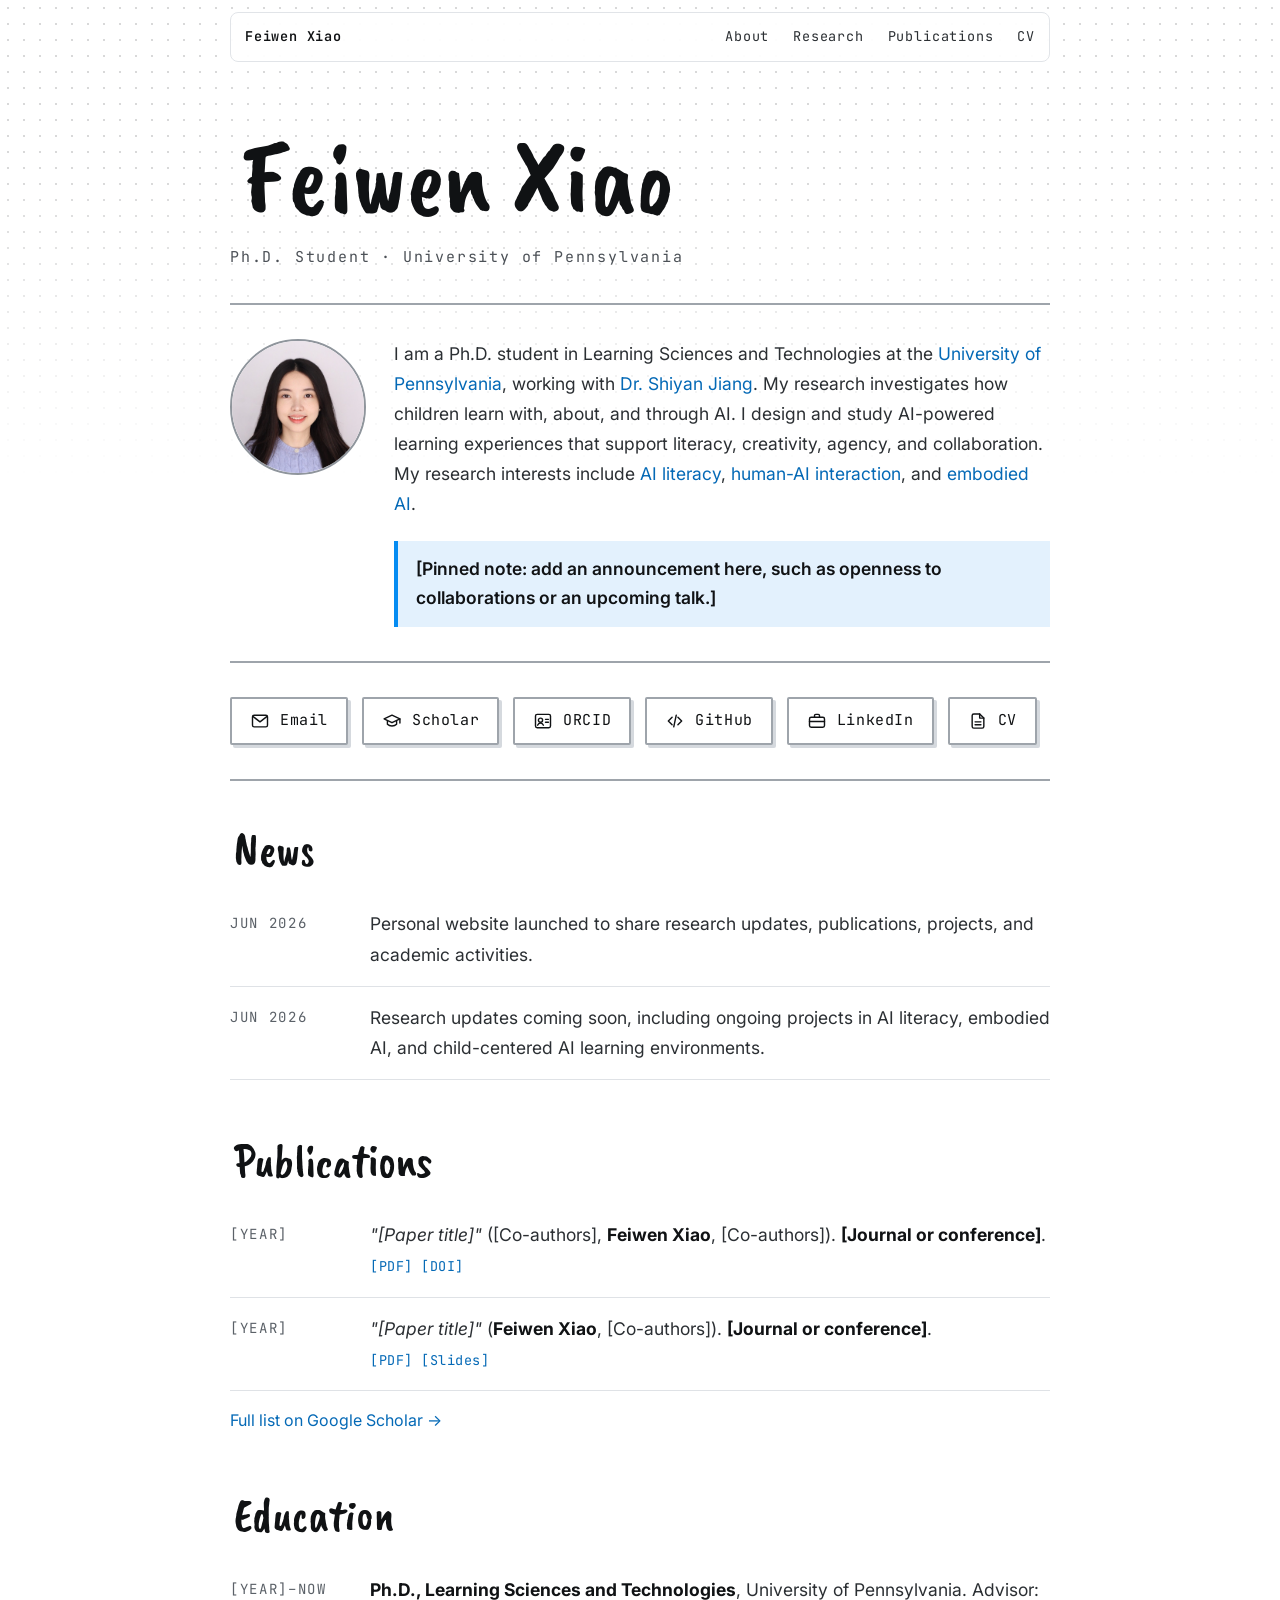
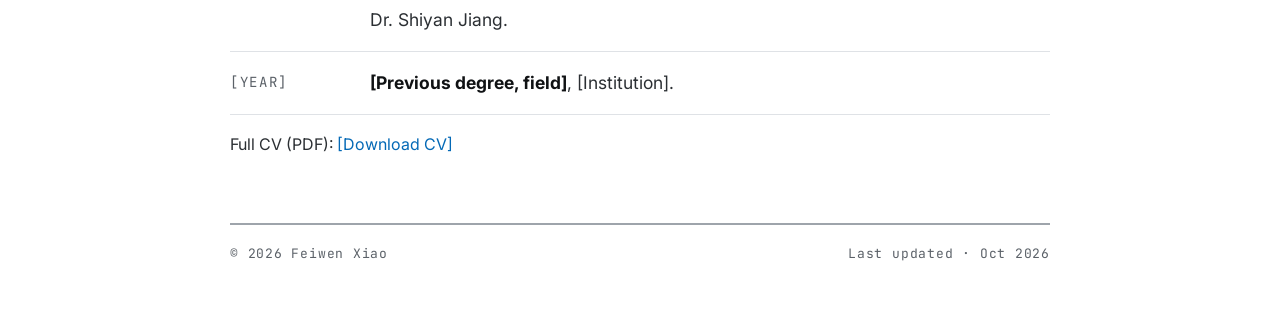
==== index.html @ 01ab5e29 "Add files via upload" ====
<!doctype html>
<html lang="en">
<head>
  <meta charset="utf-8">
  <meta name="viewport" content="width=device-width, initial-scale=1">
  <title>Feiwen Xiao</title>
  <meta name="description" content="Feiwen Xiao, Ph.D. student in Learning Sciences and Technologies at the University of Pennsylvania.">
  <link rel="icon" href="assets/portrait-photo.jpg">
  <link rel="preconnect" href="https://fonts.googleapis.com">
  <link rel="preconnect" href="https://fonts.gstatic.com" crossorigin>
  <link rel="stylesheet" href="https://fonts.googleapis.com/css2?family=Caveat+Brush&amp;family=Inter:wght@400..700&amp;family=JetBrains+Mono:wght@400..600&amp;display=swap">
  <link rel="stylesheet" href="styles.css">
</head>
<body>

  <div class="dots" aria-hidden="true"></div>

  <header class="site-header">
    <div class="bar">
      <a class="brand" href="index.html">Feiwen Xiao</a>
      <nav class="nav" aria-label="Primary">
        <a href="#about">About</a>
        <a href="research.html">Research</a>
        <a href="#publications">Publications</a>
        <a href="#cv">CV</a>
      </nav>
    </div>
  </header>

  <main id="about" class="wrap">

    <div class="zone">
      <h1 class="name">Feiwen Xiao</h1>
      <p class="tagline">Ph.D. Student · University of Pennsylvania</p>
    </div>

    <hr class="rule">

    <section class="intro zone zone-warm" aria-label="About">
      <img class="avatar" src="assets/portrait-photo.jpg" alt="Portrait of Feiwen Xiao" width="136" height="136">
      <div class="bio">
        <!-- TODO: replace "#" with Dr. Shiyan Jiang's page -->
        <p>I am a Ph.D. student in Learning Sciences and Technologies at the <a class="link" href="https://www.upenn.edu/">University of Pennsylvania</a>, working with <a class="link" href="#">Dr. Shiyan Jiang</a>. My research investigates how children learn with, about, and through AI. I design and study AI-powered learning experiences that support literacy, creativity, agency, and collaboration. My research interests include <a class="link" href="research.html">AI literacy</a>, <a class="link" href="research.html">human-AI interaction</a>, and <a class="link" href="research.html">embodied AI</a>.</p>

        <!-- Pinned note: replace the text, or delete this whole <div> if you do not need it -->
        <div class="note" role="note">[Pinned note: add an announcement here, such as openness to collaborations or an upcoming talk.]</div>
      </div>
    </section>

    <hr class="rule">

    <nav class="buttons zone" aria-label="Profile links">
      <a class="btn" href="mailto:feiwenx@upenn.edu"><svg viewBox="0 0 24 24" fill="none" stroke="currentColor" stroke-width="1.7" stroke-linecap="round" stroke-linejoin="round" aria-hidden="true"><rect x="3" y="5" width="18" height="14" rx="2"></rect><path d="M3.5 6.5l8.5 6.5 8.5-6.5"></path></svg>Email</a>
      <a class="btn" href="https://scholar.google.com/citations?user=lo0K_msAAAAJ&amp;hl=en"><svg viewBox="0 0 24 24" fill="none" stroke="currentColor" stroke-width="1.7" stroke-linecap="round" stroke-linejoin="round" aria-hidden="true"><path d="M2.5 9.5L12 5l9.5 4.5L12 14z"></path><path d="M6.5 11.5v4.5c1.5 1.5 3.5 2 5.5 2s4-.5 5.5-2v-4.5"></path><path d="M21.5 9.5v5"></path></svg>Scholar</a>
      <a class="btn" href="https://orcid.org/0000-0002-7284-9527"><svg viewBox="0 0 24 24" fill="none" stroke="currentColor" stroke-width="1.7" stroke-linecap="round" stroke-linejoin="round" aria-hidden="true"><rect x="3" y="4" width="18" height="16" rx="2"></rect><circle cx="9" cy="11" r="2.5"></circle><path d="M5.5 17c.8-1.8 2-2.6 3.5-2.6s2.7.8 3.5 2.6"></path><path d="M15 10h3.5M15 13.5h3.5"></path></svg>ORCID</a>
      <a class="btn" href="https://github.com/feiwenx"><svg viewBox="0 0 24 24" fill="none" stroke="currentColor" stroke-width="1.7" stroke-linecap="round" stroke-linejoin="round" aria-hidden="true"><path d="M8.5 7.5L4 12l4.5 4.5"></path><path d="M15.5 7.5L20 12l-4.5 4.5"></path><path d="M13.5 5l-3 14"></path></svg>GitHub</a>
      <!-- TODO: replace with Feiwen's LinkedIn profile URL -->
      <a class="btn" href="https://www.linkedin.com/"><svg viewBox="0 0 24 24" fill="none" stroke="currentColor" stroke-width="1.7" stroke-linecap="round" stroke-linejoin="round" aria-hidden="true"><rect x="3" y="7.5" width="18" height="12" rx="2"></rect><path d="M9 7.5V5.5a1.5 1.5 0 0 1 1.5-1.5h3A1.5 1.5 0 0 1 15 5.5v2"></path><path d="M3 12.5h18"></path></svg>LinkedIn</a>
      <!-- TODO: put the CV in assets/ and change "#" to assets/cv.pdf -->
      <a class="btn" href="#"><svg viewBox="0 0 24 24" fill="none" stroke="currentColor" stroke-width="1.7" stroke-linecap="round" stroke-linejoin="round" aria-hidden="true"><path d="M14 3.5H7a2 2 0 0 0-2 2v13a2 2 0 0 0 2 2h10a2 2 0 0 0 2-2V8.5z"></path><path d="M14 3.5v5h5"></path><path d="M8.5 13h7M8.5 16.5h7"></path></svg>CV</a>
    </nav>

    <hr class="rule rule-before-sections">

    <!-- News: copy one <li>...</li> block to add an item. Newest first. -->
    <section id="news" class="zone zone-right" aria-labelledby="news-title">
      <h2 id="news-title" class="section-title">News</h2>
      <ul class="rows">
        <li>
          <time class="when" datetime="2026-06">Jun 2026</time>
          <p>Personal website launched to share research updates, publications, projects, and academic activities.</p>
        </li>
        <li>
          <time class="when" datetime="2026-06">Jun 2026</time>
          <p>Research updates coming soon, including ongoing projects in AI literacy, embodied AI, and child-centered AI learning environments.</p>
        </li>
      </ul>
    </section>

    <!-- Publications: replace the [brackets]. Copy one <li>...</li> block per paper. -->
    <section id="publications" class="section zone" aria-labelledby="pubs-title">
      <h2 id="pubs-title" class="section-title">Publications</h2>
      <ul class="rows">
        <li>
          <span class="when">[Year]</span>
          <p><em>"[Paper title]"</em> ([Co-authors], <strong>Feiwen Xiao</strong>, [Co-authors]). <strong>[Journal or conference]</strong>. <span class="mono-links">[<a class="link" href="#">PDF</a>] [<a class="link" href="#">DOI</a>]</span></p>
        </li>
        <li>
          <span class="when">[Year]</span>
          <p><em>"[Paper title]"</em> (<strong>Feiwen Xiao</strong>, [Co-authors]). <strong>[Journal or conference]</strong>. <span class="mono-links">[<a class="link" href="#">PDF</a>] [<a class="link" href="#">Slides</a>]</span></p>
        </li>
      </ul>
      <p class="after-list"><a class="link" href="https://scholar.google.com/citations?user=lo0K_msAAAAJ&amp;hl=en">Full list on Google Scholar →</a></p>
    </section>

    <section id="education" class="section zone zone-right" aria-labelledby="edu-title">
      <h2 id="edu-title" class="section-title">Education</h2>
      <ul class="rows">
        <li>
          <span class="when">[Year]–Now</span>
          <p><strong>Ph.D., Learning Sciences and Technologies</strong>, University of Pennsylvania. Advisor: Dr. Shiyan Jiang.</p>
        </li>
        <li>
          <span class="when">[Year]</span>
          <p><strong>[Previous degree, field]</strong>, [Institution].</p>
        </li>
      </ul>
      <!-- TODO: put the CV in assets/ and change "#" to assets/cv.pdf -->
      <p id="cv" class="after-list">Full CV (PDF): <a class="link" href="#">[Download CV]</a></p>
    </section>

    <footer class="site-footer">
      <span>© 2026 Feiwen Xiao</span>
      <span>Last updated · Oct 2026</span>
    </footer>
  </main>

</body>
</html>
---- styles.css ----
/* Feiwen Xiao · shared styles for index.html and research.html
   Colors and fonts are set once here in :root. Change a value and both pages update. */

:root {
  --accent: #058cf2;          /* sky blue: underlines, pinned-note bar, hover */
  --accent-text: #0469b6;     /* darker blue for text links, readable on white */
  --accent-soft: #cfe6fb;     /* soft blue shadow when the top bar is hovered */
  --accent-shadow: #b6dcfb;   /* blue shadow when a square box is hovered */
  --ink: #101214;             /* names and headings */
  --text: #2b2f33;            /* body text */
  --mono-text: #4c5157;       /* monospace tagline */
  --muted: #5b6168;           /* dates, captions, placeholders */
  --rule: #9ea4ab;            /* thick rules and box borders */
  --line: #dfe2e6;            /* thin separators between list rows */
  --shadow: #d5d9de;          /* hard shadow under square boxes */
  --paper: #ffffff;           /* page background */
  --glow-blue: rgba(0, 153, 253, 0.09);  /* hover glow, blue */
  --glow-warm: rgba(255, 212, 59, 0.17); /* hover glow, warm yellow (About block) */
  --band: #e6f3fe;            /* research page banner */
  --callout-bg: #e3f1fd;      /* pinned note background (yellow version: #fcecab) */
  --callout-border: #058cf2;  /* pinned note left bar (yellow version: #e2bd3c) */

  --font-hand: 'Caveat Brush', 'Segoe Script', cursive;
  --font-mono: 'JetBrains Mono', ui-monospace, Menlo, Consolas, monospace;
  --font-sans: Inter, -apple-system, BlinkMacSystemFont, 'Segoe UI', sans-serif;
}

* { box-sizing: border-box; }

html {
  scroll-behavior: smooth;
  scroll-padding-top: 84px; /* keeps section titles visible below the sticky bar */
}

body {
  margin: 0;
  min-width: 320px;
  overflow-x: clip;
  color: var(--text);
  font-family: var(--font-sans);
  font-size: 17.5px;
  line-height: 1.72;
  position: relative;
  background: var(--paper);
}

a { color: inherit; text-decoration: none; }
img { max-width: 100%; }

.link { color: var(--accent-text); }
.link:hover,
.link:focus-visible {
  text-decoration: underline;
  text-decoration-thickness: 1px;
  text-underline-offset: 3px;
}

/* ---------- Background: faint dot field along the top, fading out ----------
   To remove it, delete <div class="dots"> from index.html and research.html. */

.dots {
  position: absolute;
  top: 0;
  left: 0;
  right: 0;
  height: 480px;
  z-index: 0;
  pointer-events: none;
  background-image: radial-gradient(rgba(16, 18, 20, 0.16) 1px, transparent 1.4px);
  background-size: 16px 16px;
  -webkit-mask-image: linear-gradient(to bottom, #000 0%, #000 36%, transparent 100%);
  mask-image: linear-gradient(to bottom, #000 0%, #000 36%, transparent 100%);
}

/* ---------- Hover glow ----------
   Blocks with class="zone" fade in a very light color from the window edge on hover.
   zone = blue from the left, zone-right = blue from the right, zone-warm = warm yellow from the right.
   To turn the effect off, delete the ".zone:hover::before" rule below. */

.zone {
  position: relative;
  isolation: isolate;
}

.zone::before {
  content: "";
  position: absolute;
  inset: -44px calc(50% - 50vw);
  z-index: -1;
  pointer-events: none;
  opacity: 0;
  transition: opacity 0.3s ease;
  background: radial-gradient(farthest-side at 0% 50%, var(--glow-blue), transparent 100%);
}

.zone-right::before {
  background: radial-gradient(farthest-side at 100% 50%, var(--glow-blue), transparent 100%);
}

.zone-warm::before {
  background: radial-gradient(farthest-side at 100% 50%, var(--glow-warm), transparent 100%);
}

.zone:hover::before { opacity: 1; }

/* ---------- Top bar ---------- */

.site-header {
  position: sticky;
  top: 0;
  z-index: 20;
  padding: 12px clamp(8px, 2vw, 24px) 0;
}

.bar {
  max-width: 820px;
  margin: 0 auto;
  padding: 2px 14px;
  display: flex;
  flex-wrap: wrap;
  align-items: center;
  justify-content: space-between;
  gap: 0 24px;
  font-family: var(--font-mono);
  font-size: 13.5px;
  letter-spacing: 0.06em;
  background: rgba(255, 255, 255, 0.94);
  border: 1.5px solid #e1e4e8;
  border-radius: 8px;
  transition: border-color 0.2s ease, box-shadow 0.2s ease, transform 0.2s ease;
}

.bar:hover,
.bar:focus-within {
  border-color: #8f959c;
  box-shadow: 4px 4px 0 var(--accent-soft);
  transform: translate(-2px, -2px);
}

.brand,
.nav a {
  display: inline-flex;
  align-items: center;
  min-height: 44px;
}

.brand {
  font-weight: 600;
  color: var(--ink);
}

.nav {
  display: flex;
  flex-wrap: wrap;
  gap: 0 clamp(12px, 2vw, 24px);
}

.nav a:hover,
.nav a:focus-visible,
.nav a[aria-current="page"] {
  text-decoration: underline;
  text-decoration-color: var(--accent);
  text-decoration-thickness: 2px;
  text-underline-offset: 6px;
}

.nav a[aria-current="page"] {
  font-weight: 600;
  color: var(--ink);
}

/* ---------- Page column ---------- */

.wrap {
  position: relative;
  z-index: 1;
  max-width: 900px;
  margin: 0 auto;
  padding: clamp(36px, 5vw, 64px) clamp(16px, 4vw, 40px) 0;
}

.name {
  margin: 0;
  padding-left: 10px;
  font-family: var(--font-hand);
  font-size: clamp(64px, 9vw, 104px);
  font-weight: 400;
  line-height: 1;
  color: var(--ink);
}

.tagline {
  margin: 16px 0 0;
  font-family: var(--font-mono);
  font-size: 15px;
  line-height: 1.5;
  letter-spacing: 0.12em;
  color: var(--mono-text);
}

.rule {
  margin: 34px 0;
  border: 0;
  border-top: 2px solid var(--rule);
}

.rule-before-sections { margin-bottom: 44px; }

/* ---------- Intro (photo, bio, pinned note) ---------- */

.intro {
  display: flex;
  flex-wrap: wrap;
  align-items: flex-start;
  gap: 24px 28px;
}

.avatar {
  flex: 0 0 auto;
  display: block;
  width: 136px;
  height: 136px;
  border-radius: 50%;
  border: 2.5px solid #8f959c;
  object-fit: cover;
  object-position: 50% 26%;
}

.bio {
  flex: 1 1 360px;
  min-width: 0;
}

.bio p { margin: 0; }

.note {
  margin: 22px 0 0;
  padding: 14px 18px;
  border-left: 4px solid var(--callout-border);
  background: var(--callout-bg);
  font-weight: 600;
  line-height: 1.65;
  color: var(--ink);
}

/* ---------- Square buttons and boxes ---------- */

.buttons {
  display: flex;
  flex-wrap: wrap;
  gap: 14px;
  font-family: var(--font-mono);
  font-size: 15px;
  letter-spacing: 0.04em;
  color: var(--ink);
}

.btn {
  display: inline-flex;
  align-items: center;
  gap: 10px;
  min-height: 48px;
  padding: 0 18px;
  background: #ffffff;
  border: 2px solid var(--rule);
  border-radius: 2px;
  box-shadow: 3px 3px 0 var(--shadow);
}

.btn svg {
  width: 20px;
  height: 20px;
  flex: 0 0 auto;
}

.btn,
.thumb {
  transition: transform 0.15s ease, box-shadow 0.15s ease, border-color 0.15s ease;
}

.btn:hover,
.btn:focus-visible,
.thumb:hover {
  transform: translate(-2px, -2px);
  box-shadow: 5px 5px 0 var(--accent-shadow);
  border-color: var(--accent);
}

/* ---------- Sections with dated rows (News, Publications, Education) ---------- */

.section { margin-top: 56px; }

.section-title {
  margin: 0 0 18px;
  padding-left: 4px;
  font-family: var(--font-hand);
  font-size: 46px;
  font-weight: 400;
  line-height: 1.1;
  color: var(--ink);
}

.rows {
  margin: 0;
  padding: 0;
  list-style: none;
}

.rows li {
  display: flex;
  flex-wrap: wrap;
  gap: 2px 28px;
  padding: 16px 0;
  border-bottom: 1px solid var(--line);
}

.rows .when {
  flex: 0 0 112px;
  padding-top: 3px;
  font-family: var(--font-mono);
  font-size: 14px;
  line-height: 1.6;
  letter-spacing: 0.12em;
  text-transform: uppercase;
  color: var(--muted);
}

.rows p {
  flex: 1 1 400px;
  min-width: 0;
  margin: 0;
}

.rows strong {
  font-weight: 700;
  color: var(--ink);
}

.mono-links {
  font-family: var(--font-mono);
  font-size: 13.5px;
  letter-spacing: 0.04em;
  white-space: nowrap;
  color: var(--accent-text);
}

.after-list {
  margin: 16px 0 0;
  font-size: 16px;
}

/* ---------- Footer ---------- */

.site-footer {
  display: flex;
  flex-wrap: wrap;
  justify-content: space-between;
  gap: 6px 20px;
  margin-top: 64px;
  padding: 18px 0 44px;
  border-top: 2px solid var(--rule);
  font-family: var(--font-mono);
  font-size: 13px;
  letter-spacing: 0.06em;
  color: var(--muted);
}

/* ---------- Research page ---------- */

.banner {
  padding: clamp(26px, 4vw, 42px) clamp(20px, 4vw, 40px) clamp(28px, 4vw, 42px);
  background: var(--band);
  border: 2px solid var(--rule);
  border-radius: 2px;
  box-shadow: 4px 4px 0 var(--shadow);
}

.banner h1 {
  margin: 0;
  font-family: var(--font-hand);
  font-size: clamp(60px, 8vw, 96px);
  font-weight: 400;
  line-height: 1;
  color: var(--ink);
}

.banner .tagline {
  margin-top: 14px;
  font-size: 14.5px;
  line-height: 1.6;
  letter-spacing: 0.1em;
}

.banner .lead {
  max-width: 690px;
  margin: 18px 0 0;
  font-size: 18.5px;
  line-height: 1.65;
}

.projects-title { margin: 52px 0 6px; }

.project {
  display: flex;
  flex-wrap: wrap;
  align-items: center;
  gap: 24px 36px;
  padding: 30px 0;
  border-bottom: 1px solid var(--line);
}

.project.first { padding-top: 26px; }

/* Puts the picture on the right. Alternate rows use this class. */
.project.reverse { flex-direction: row-reverse; }
.project.reverse .thumb { margin-right: auto; }

.thumb {
  position: relative;
  flex: 1 1 300px;
  max-width: 340px;
  min-width: 0;
  aspect-ratio: 4 / 3;
  overflow: hidden;
  background: #ffffff;
  border: 2px solid var(--rule);
  border-radius: 2px;
  box-shadow: 3px 3px 0 var(--shadow);
}

.thumb img {
  position: absolute;
  inset: 0;
  display: block;
  width: 100%;
  height: 100%;
  object-fit: cover;
}

.project-body {
  flex: 999 1 380px;
  min-width: 0;
}

.project-body h3 {
  margin: 0 0 8px;
  font-family: var(--font-hand);
  font-size: 38px;
  font-weight: 400;
  line-height: 1.1;
  color: var(--ink);
}

.project-body p { margin: 0 0 8px; }

.project-body .todo {
  margin: 0;
  color: var(--muted);
}

.project-body .mono-links {
  display: block;
  margin-top: 12px;
}

@media (prefers-reduced-motion: reduce) {
  html { scroll-behavior: auto; }
  .bar,
  .btn,
  .thumb,
  .zone::before { transition: none; }
  .bar:hover,
  .bar:focus-within,
  .btn:hover,
  .btn:focus-visible,
  .thumb:hover { transform: none; }
}
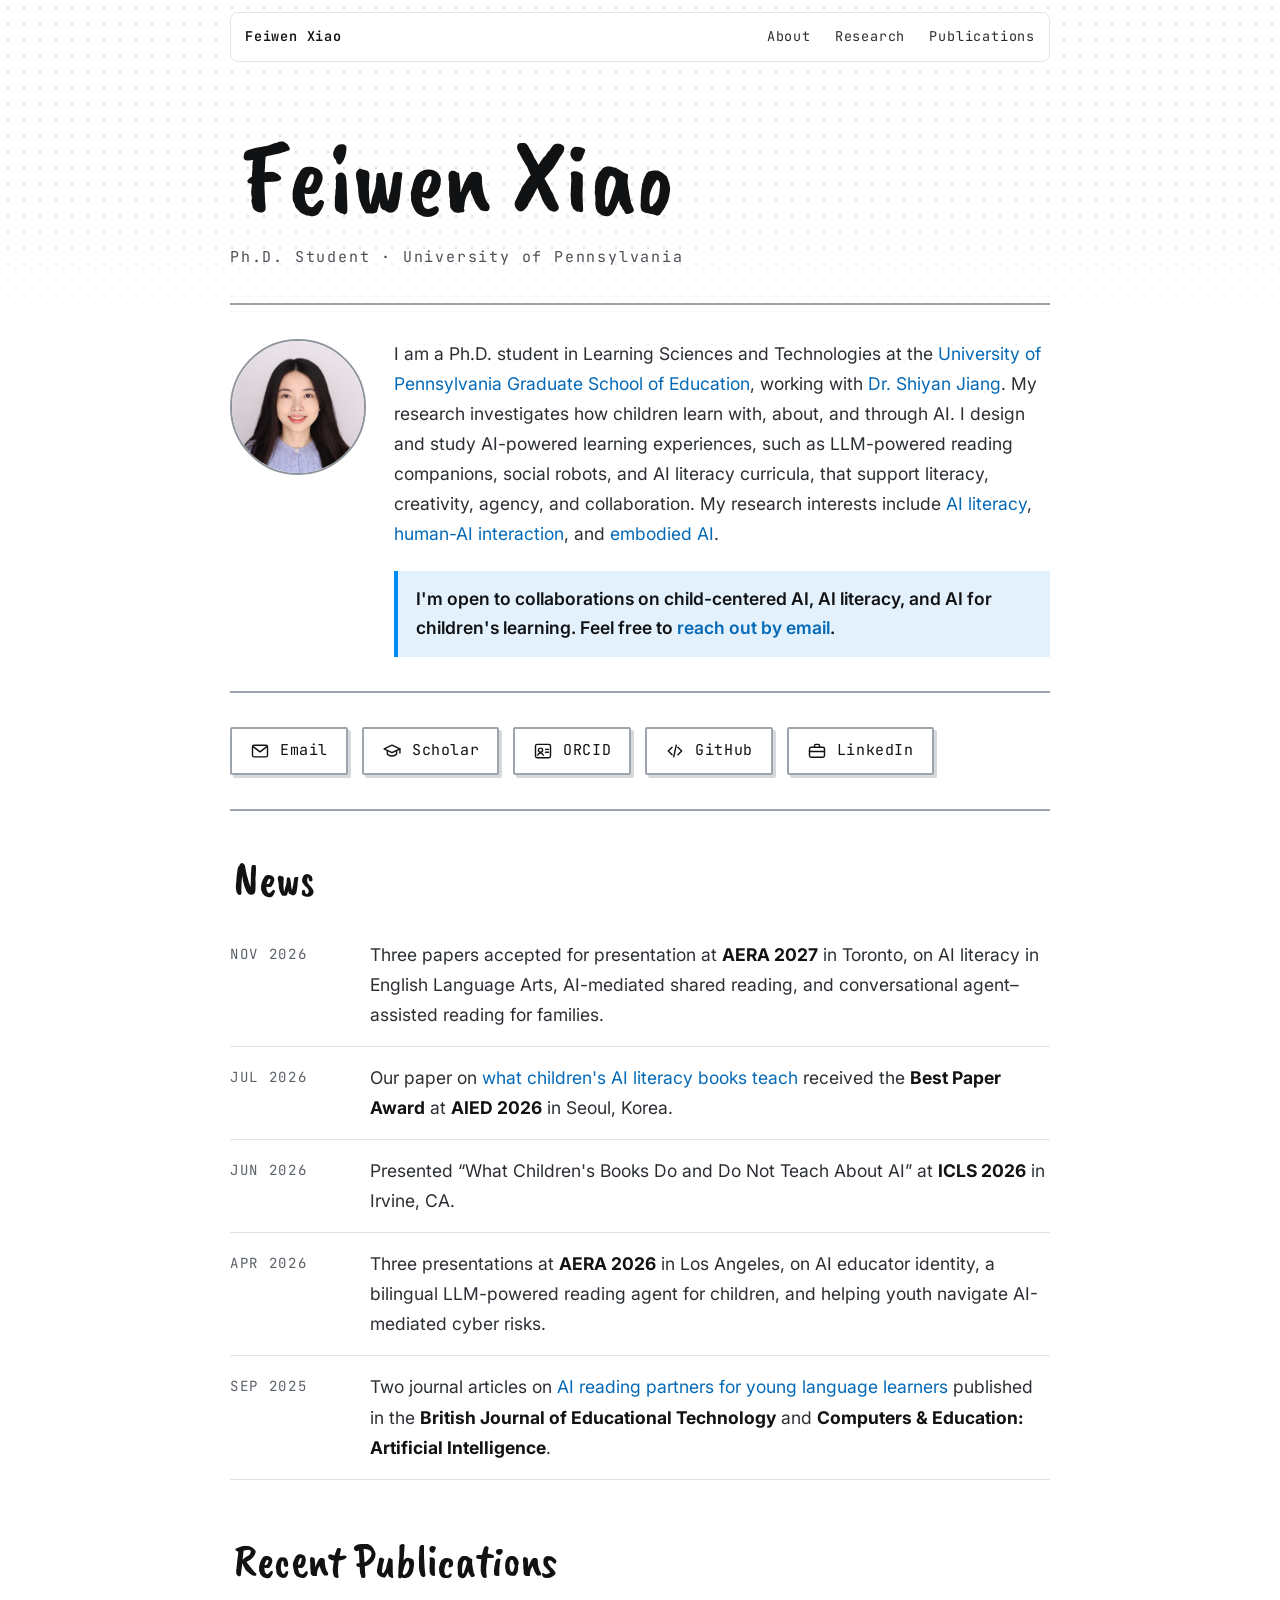
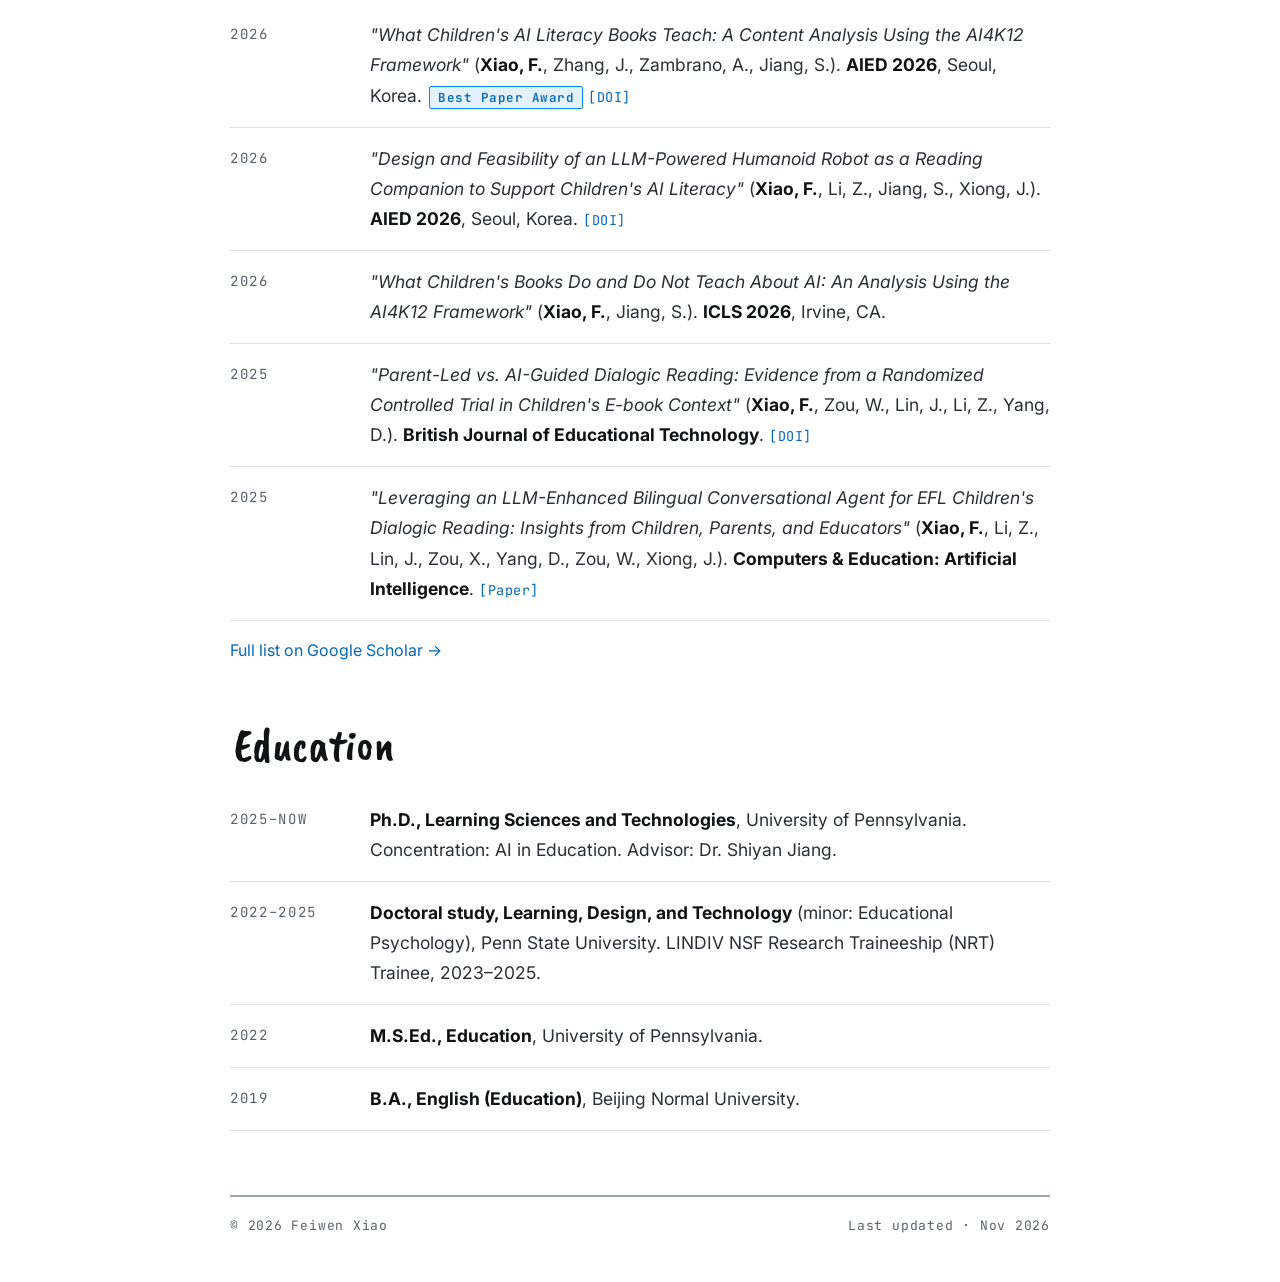
==== commit 0b2d7f36: "Add files via upload update website; fill in with content" ====
--- a/index.html
+++ b/index.html
@@ -4,7 +4,7 @@
   <meta charset="utf-8">
   <meta name="viewport" content="width=device-width, initial-scale=1">
   <title>Feiwen Xiao</title>
-  <meta name="description" content="Feiwen Xiao, Ph.D. student in Learning Sciences and Technologies at the University of Pennsylvania.">
+  <meta name="description" content="Feiwen Xiao, Ph.D. student in Learning Sciences and Technologies at the University of Pennsylvania, studying children's AI literacy, human-AI interaction, and embodied AI.">
   <link rel="icon" href="assets/portrait-photo.jpg">
   <link rel="preconnect" href="https://fonts.googleapis.com">
   <link rel="preconnect" href="https://fonts.gstatic.com" crossorigin>
@@ -22,7 +22,6 @@
         <a href="#about">About</a>
         <a href="research.html">Research</a>
         <a href="#publications">Publications</a>
-        <a href="#cv">CV</a>
       </nav>
     </div>
   </header>
@@ -39,11 +38,10 @@
     <section class="intro zone zone-warm" aria-label="About">
       <img class="avatar" src="assets/portrait-photo.jpg" alt="Portrait of Feiwen Xiao" width="136" height="136">
       <div class="bio">
-        <!-- TODO: replace "#" with Dr. Shiyan Jiang's page -->
-        <p>I am a Ph.D. student in Learning Sciences and Technologies at the <a class="link" href="https://www.upenn.edu/">University of Pennsylvania</a>, working with <a class="link" href="#">Dr. Shiyan Jiang</a>. My research investigates how children learn with, about, and through AI. I design and study AI-powered learning experiences that support literacy, creativity, agency, and collaboration. My research interests include <a class="link" href="research.html">AI literacy</a>, <a class="link" href="research.html">human-AI interaction</a>, and <a class="link" href="research.html">embodied AI</a>.</p>
+        <p>I am a Ph.D. student in Learning Sciences and Technologies at the <a class="link" href="https://www.gse.upenn.edu/">University of Pennsylvania Graduate School of Education</a>, working with <a class="link" href="https://www.gse.upenn.edu/faculty/shiyan-jiang">Dr. Shiyan Jiang</a>. My research investigates how children learn with, about, and through AI. I design and study AI-powered learning experiences, such as LLM-powered reading companions, social robots, and AI literacy curricula, that support literacy, creativity, agency, and collaboration. My research interests include <a class="link" href="projects/elementary-ai-literacy.html">AI literacy</a>, <a class="link" href="projects/ai-reading-partners.html">human-AI interaction</a>, and <a class="link" href="projects/robot-learning-companions.html">embodied AI</a>.</p>
 
         <!-- Pinned note: replace the text, or delete this whole <div> if you do not need it -->
-        <div class="note" role="note">[Pinned note: add an announcement here, such as openness to collaborations or an upcoming talk.]</div>
+        <div class="note" role="note">I'm open to collaborations on child-centered AI, AI literacy, and AI for children's learning. Feel free to <a class="link" href="mailto:feiwenx@upenn.edu">reach out by email</a>.</div>
       </div>
     </section>
 
@@ -56,38 +54,60 @@
       <a class="btn" href="https://github.com/feiwenx"><svg viewBox="0 0 24 24" fill="none" stroke="currentColor" stroke-width="1.7" stroke-linecap="round" stroke-linejoin="round" aria-hidden="true"><path d="M8.5 7.5L4 12l4.5 4.5"></path><path d="M15.5 7.5L20 12l-4.5 4.5"></path><path d="M13.5 5l-3 14"></path></svg>GitHub</a>
       <!-- TODO: replace with Feiwen's LinkedIn profile URL -->
       <a class="btn" href="https://www.linkedin.com/"><svg viewBox="0 0 24 24" fill="none" stroke="currentColor" stroke-width="1.7" stroke-linecap="round" stroke-linejoin="round" aria-hidden="true"><rect x="3" y="7.5" width="18" height="12" rx="2"></rect><path d="M9 7.5V5.5a1.5 1.5 0 0 1 1.5-1.5h3A1.5 1.5 0 0 1 15 5.5v2"></path><path d="M3 12.5h18"></path></svg>LinkedIn</a>
-      <!-- TODO: put the CV in assets/ and change "#" to assets/cv.pdf -->
-      <a class="btn" href="#"><svg viewBox="0 0 24 24" fill="none" stroke="currentColor" stroke-width="1.7" stroke-linecap="round" stroke-linejoin="round" aria-hidden="true"><path d="M14 3.5H7a2 2 0 0 0-2 2v13a2 2 0 0 0 2 2h10a2 2 0 0 0 2-2V8.5z"></path><path d="M14 3.5v5h5"></path><path d="M8.5 13h7M8.5 16.5h7"></path></svg>CV</a>
     </nav>
 
     <hr class="rule rule-before-sections">
 
-    <!-- News: copy one <li>...</li> block to add an item. Newest first. -->
+    <!-- News: keep about 5 items. Copy one <li>...</li> block to add an item, newest first, and delete the oldest. -->
     <section id="news" class="zone zone-right" aria-labelledby="news-title">
       <h2 id="news-title" class="section-title">News</h2>
       <ul class="rows">
         <li>
-          <time class="when" datetime="2026-06">Jun 2026</time>
-          <p>Personal website launched to share research updates, publications, projects, and academic activities.</p>
+          <time class="when" datetime="2026-11">Nov 2026</time>
+          <p>Three papers accepted for presentation at <strong>AERA 2027</strong> in Toronto, on AI literacy in English Language Arts, AI-mediated shared reading, and conversational agent–assisted reading for families.</p>
+        </li>
+        <li>
+          <time class="when" datetime="2026-07">Jul 2026</time>
+          <p>Our paper on <a class="link" href="projects/ai-literacy-books.html">what children's AI literacy books teach</a> received the <strong>Best Paper Award</strong> at <strong>AIED 2026</strong> in Seoul, Korea.</p>
         </li>
         <li>
           <time class="when" datetime="2026-06">Jun 2026</time>
-          <p>Research updates coming soon, including ongoing projects in AI literacy, embodied AI, and child-centered AI learning environments.</p>
+          <p>Presented “What Children's Books Do and Do Not Teach About AI” at <strong>ICLS 2026</strong> in Irvine, CA.</p>
+        </li>
+        <li>
+          <time class="when" datetime="2026-04">Apr 2026</time>
+          <p>Three presentations at <strong>AERA 2026</strong> in Los Angeles, on AI educator identity, a bilingual LLM-powered reading agent for children, and helping youth navigate AI-mediated cyber risks.</p>
+        </li>
+        <li>
+          <time class="when" datetime="2025-09">Sep 2025</time>
+          <p>Two journal articles on <a class="link" href="projects/ai-reading-partners.html">AI reading partners for young language learners</a> published in the <strong>British Journal of Educational Technology</strong> and <strong>Computers &amp; Education: Artificial Intelligence</strong>.</p>
         </li>
       </ul>
     </section>
 
-    <!-- Publications: replace the [brackets]. Copy one <li>...</li> block per paper. -->
+    <!-- Recent publications: keep 4-5 papers, newest first. Copy one <li>...</li> block per paper. -->
     <section id="publications" class="section zone" aria-labelledby="pubs-title">
-      <h2 id="pubs-title" class="section-title">Publications</h2>
+      <h2 id="pubs-title" class="section-title">Recent Publications</h2>
       <ul class="rows">
         <li>
-          <span class="when">[Year]</span>
-          <p><em>"[Paper title]"</em> ([Co-authors], <strong>Feiwen Xiao</strong>, [Co-authors]). <strong>[Journal or conference]</strong>. <span class="mono-links">[<a class="link" href="#">PDF</a>] [<a class="link" href="#">DOI</a>]</span></p>
+          <span class="when">2026</span>
+          <p><em>"What Children's AI Literacy Books Teach: A Content Analysis Using the AI4K12 Framework"</em> (<strong>Xiao, F.</strong>, Zhang, J., Zambrano, A., Jiang, S.). <strong>AIED 2026</strong>, Seoul, Korea. <span class="badge">Best Paper Award</span> <span class="mono-links">[<a class="link" href="https://doi.org/10.1007/978-3-032-29773-0_17">DOI</a>]</span></p>
         </li>
         <li>
-          <span class="when">[Year]</span>
-          <p><em>"[Paper title]"</em> (<strong>Feiwen Xiao</strong>, [Co-authors]). <strong>[Journal or conference]</strong>. <span class="mono-links">[<a class="link" href="#">PDF</a>] [<a class="link" href="#">Slides</a>]</span></p>
+          <span class="when">2026</span>
+          <p><em>"Design and Feasibility of an LLM-Powered Humanoid Robot as a Reading Companion to Support Children's AI Literacy"</em> (<strong>Xiao, F.</strong>, Li, Z., Jiang, S., Xiong, J.). <strong>AIED 2026</strong>, Seoul, Korea. <span class="mono-links">[<a class="link" href="https://doi.org/10.1007/978-3-032-29788-4_71">DOI</a>]</span></p>
+        </li>
+        <li>
+          <span class="when">2026</span>
+          <p><em>"What Children's Books Do and Do Not Teach About AI: An Analysis Using the AI4K12 Framework"</em> (<strong>Xiao, F.</strong>, Jiang, S.). <strong>ICLS 2026</strong>, Irvine, CA.</p>
+        </li>
+        <li>
+          <span class="when">2025</span>
+          <p><em>"Parent-Led vs. AI-Guided Dialogic Reading: Evidence from a Randomized Controlled Trial in Children's E-book Context"</em> (<strong>Xiao, F.</strong>, Zou, W., Lin, J., Li, Z., Yang, D.). <strong>British Journal of Educational Technology</strong>. <span class="mono-links">[<a class="link" href="https://doi.org/10.1111/bjet.13615">DOI</a>]</span></p>
+        </li>
+        <li>
+          <span class="when">2025</span>
+          <p><em>"Leveraging an LLM-Enhanced Bilingual Conversational Agent for EFL Children's Dialogic Reading: Insights from Children, Parents, and Educators"</em> (<strong>Xiao, F.</strong>, Li, Z., Lin, J., Zou, X., Yang, D., Zou, W., Xiong, J.). <strong>Computers &amp; Education: Artificial Intelligence</strong>. <span class="mono-links">[<a class="link" href="https://www.sciencedirect.com/science/article/pii/S2666920X25001249">Paper</a>]</span></p>
         </li>
       </ul>
       <p class="after-list"><a class="link" href="https://scholar.google.com/citations?user=lo0K_msAAAAJ&amp;hl=en">Full list on Google Scholar →</a></p>
@@ -97,21 +117,27 @@
       <h2 id="edu-title" class="section-title">Education</h2>
       <ul class="rows">
         <li>
-          <span class="when">[Year]–Now</span>
-          <p><strong>Ph.D., Learning Sciences and Technologies</strong>, University of Pennsylvania. Advisor: Dr. Shiyan Jiang.</p>
+          <span class="when">2025–Now</span>
+          <p><strong>Ph.D., Learning Sciences and Technologies</strong>, University of Pennsylvania. Concentration: AI in Education. Advisor: Dr. Shiyan Jiang.</p>
         </li>
         <li>
-          <span class="when">[Year]</span>
-          <p><strong>[Previous degree, field]</strong>, [Institution].</p>
+          <span class="when">2022–2025</span>
+          <p><strong>Doctoral study, Learning, Design, and Technology</strong> (minor: Educational Psychology), Penn State University. LINDIV NSF Research Traineeship (NRT) Trainee, 2023–2025.</p>
+        </li>
+        <li>
+          <span class="when">2022</span>
+          <p><strong>M.S.Ed., Education</strong>, University of Pennsylvania.</p>
+        </li>
+        <li>
+          <span class="when">2019</span>
+          <p><strong>B.A., English (Education)</strong>, Beijing Normal University.</p>
         </li>
       </ul>
-      <!-- TODO: put the CV in assets/ and change "#" to assets/cv.pdf -->
-      <p id="cv" class="after-list">Full CV (PDF): <a class="link" href="#">[Download CV]</a></p>
     </section>
 
     <footer class="site-footer">
       <span>© 2026 Feiwen Xiao</span>
-      <span>Last updated · Oct 2026</span>
+      <span>Last updated · Nov 2026</span>
     </footer>
   </main>
 
--- a/styles.css
+++ b/styles.css
@@ -14,8 +14,8 @@
   --line: #dfe2e6;            /* thin separators between list rows */
   --shadow: #d5d9de;          /* hard shadow under square boxes */
   --paper: #ffffff;           /* page background */
-  --glow-blue: rgba(0, 153, 253, 0.09);  /* hover glow, blue */
-  --glow-warm: rgba(255, 212, 59, 0.17); /* hover glow, warm yellow (About block) */
+  --glow-blue: rgba(0, 153, 253, 0.09);  /* hover glow, blue (zone) */
+  --glow-warm: rgba(255, 212, 59, 0.17); /* hover glow, warm yellow (zone-right and About), alternates with blue */
   --band: #e6f3fe;            /* research page banner */
   --callout-bg: #e3f1fd;      /* pinned note background (yellow version: #fcecab) */
   --callout-border: #058cf2;  /* pinned note left bar (yellow version: #e2bd3c) */
@@ -48,6 +48,7 @@
 img { max-width: 100%; }
 
 .link { color: var(--accent-text); }
+.nowrap { white-space: nowrap; }
 .link:hover,
 .link:focus-visible {
   text-decoration: underline;
@@ -74,7 +75,8 @@
 
 /* ---------- Hover glow ----------
    Blocks with class="zone" fade in a very light color from the window edge on hover.
-   zone = blue from the left, zone-right = blue from the right, zone-warm = warm yellow from the right.
+   zone = blue from the left, zone-right and zone-warm = warm yellow from the right.
+   Alternating blocks use zone / zone-right, so blue and yellow take turns down the page.
    To turn the effect off, delete the ".zone:hover::before" rule below. */
 
 .zone {
@@ -94,7 +96,7 @@
 }
 
 .zone-right::before {
-  background: radial-gradient(farthest-side at 100% 50%, var(--glow-blue), transparent 100%);
+  background: radial-gradient(farthest-side at 100% 50%, var(--glow-warm), transparent 100%);
 }
 
 .zone-warm::before {
@@ -232,6 +234,7 @@
 }
 
 .bio p { margin: 0; }
+.bio p + p { margin-top: 14px; }
 
 .note {
   margin: 22px 0 0;
@@ -347,6 +350,23 @@
 .after-list {
   margin: 16px 0 0;
   font-size: 16px;
+}
+
+/* Small highlighted label, e.g. "Best Paper Award" after a publication */
+.badge {
+  display: inline-block;
+  margin-left: 2px;
+  padding: 0 8px;
+  border: 1.5px solid var(--callout-border);
+  border-radius: 2px;
+  background: var(--callout-bg);
+  font-family: var(--font-mono);
+  font-size: 12.5px;
+  font-weight: 600;
+  letter-spacing: 0.04em;
+  line-height: 1.7;
+  white-space: nowrap;
+  color: var(--accent-text);
 }
 
 /* ---------- Footer ---------- */
@@ -458,6 +478,193 @@
   color: var(--muted);
 }
 
+.banner .lead + .lead { margin-top: 10px; }
+
+/* Small label above a project title, e.g. "AI literacy" */
+.area {
+  display: block;
+  margin: 0 0 6px;
+  font-family: var(--font-mono);
+  font-size: 12.5px;
+  font-weight: 600;
+  letter-spacing: 0.12em;
+  text-transform: uppercase;
+  color: var(--accent-text);
+}
+
+a.thumb { display: block; }
+
+.project-body h3 a:hover,
+.project-body h3 a:focus-visible {
+  text-decoration: underline;
+  text-decoration-color: var(--accent);
+  text-decoration-thickness: 2px;
+  text-underline-offset: 6px;
+}
+
+/* ---------- Project pages (projects/*.html) ---------- */
+
+.crumbs {
+  margin: 0 0 22px;
+  font-family: var(--font-mono);
+  font-size: 13px;
+  letter-spacing: 0.06em;
+  color: var(--muted);
+}
+
+.crumbs a:hover,
+.crumbs a:focus-visible {
+  color: var(--accent-text);
+  text-decoration: underline;
+  text-underline-offset: 3px;
+}
+
+.page-title {
+  margin: 0;
+  font-family: var(--font-hand);
+  font-size: clamp(46px, 6.5vw, 76px);
+  font-weight: 400;
+  line-height: 1.05;
+  color: var(--ink);
+}
+
+.hero {
+  max-width: 760px;
+  margin: 30px 0 0;
+  aspect-ratio: 4 / 3;
+  overflow: hidden;
+  background: #ffffff;
+  border: 2px solid var(--rule);
+  border-radius: 2px;
+  box-shadow: 4px 4px 0 var(--shadow);
+}
+
+.hero img {
+  display: block;
+  width: 100%;
+  height: 100%;
+  object-fit: cover;
+}
+
+/* The sections span the full column so their hover glow reaches both window edges;
+   their contents stay at a comfortable reading width. */
+.detail .lede,
+.detail section > *,
+.detail .updated { max-width: 760px; }
+
+.detail .lede p {
+  margin: 26px 0 0;
+  font-size: 18.5px;
+  line-height: 1.7;
+}
+
+.detail .lede p + p { margin-top: 14px; }
+
+.detail h2 {
+  margin: 48px 0 12px;
+  padding-left: 2px;
+  font-family: var(--font-hand);
+  font-size: 38px;
+  font-weight: 400;
+  line-height: 1.1;
+  color: var(--ink);
+}
+
+.detail > section > p { margin: 0; }
+
+.bullets {
+  margin: 0;
+  padding: 0;
+  list-style: none;
+}
+
+.bullets li {
+  position: relative;
+  margin: 0 0 10px;
+  padding-left: 26px;
+}
+
+/* Small blue square in front of each bullet */
+.bullets li::before {
+  content: "";
+  position: absolute;
+  left: 4px;
+  top: 0.66em;
+  width: 8px;
+  height: 8px;
+  background: var(--accent);
+}
+
+.muted { color: var(--muted); }
+
+/* Sub-heading inside a section, e.g. a sub-project under Highlights */
+.detail h3.sub {
+  margin: 22px 0 10px;
+  font-family: var(--font-mono);
+  font-size: 13.5px;
+  font-weight: 600;
+  letter-spacing: 0.1em;
+  text-transform: uppercase;
+  color: var(--accent-text);
+}
+
+.detail h2 + h3.sub { margin-top: 6px; }
+
+.updated {
+  margin: 40px 0 0;
+  font-family: var(--font-mono);
+  font-size: 13px;
+  letter-spacing: 0.06em;
+  color: var(--muted);
+}
+
+/* Previous / next project links at the bottom of a project page */
+.pager {
+  display: flex;
+  flex-wrap: wrap;
+  gap: 14px;
+  margin-top: 28px;
+}
+
+.pager a {
+  flex: 0 1 340px;
+  display: block;
+  padding: 12px 18px 14px;
+  background: #ffffff;
+  border: 2px solid var(--rule);
+  border-radius: 2px;
+  box-shadow: 3px 3px 0 var(--shadow);
+  transition: transform 0.15s ease, box-shadow 0.15s ease, border-color 0.15s ease;
+}
+
+.pager a:hover,
+.pager a:focus-visible {
+  transform: translate(-2px, -2px);
+  box-shadow: 5px 5px 0 var(--accent-shadow);
+  border-color: var(--accent);
+}
+
+.pager .next {
+  margin-left: auto;
+  text-align: right;
+}
+
+.pager .dir {
+  display: block;
+  font-family: var(--font-mono);
+  font-size: 12.5px;
+  letter-spacing: 0.12em;
+  text-transform: uppercase;
+  color: var(--muted);
+}
+
+.pager .ttl {
+  display: block;
+  font-weight: 600;
+  line-height: 1.45;
+  color: var(--ink);
+}
+
 .project-body .mono-links {
   display: block;
   margin-top: 12px;
@@ -468,10 +675,13 @@
   .bar,
   .btn,
   .thumb,
+  .pager a,
   .zone::before { transition: none; }
   .bar:hover,
   .bar:focus-within,
   .btn:hover,
   .btn:focus-visible,
-  .thumb:hover { transform: none; }
-}
+  .thumb:hover,
+  .pager a:hover,
+  .pager a:focus-visible { transform: none; }
+}
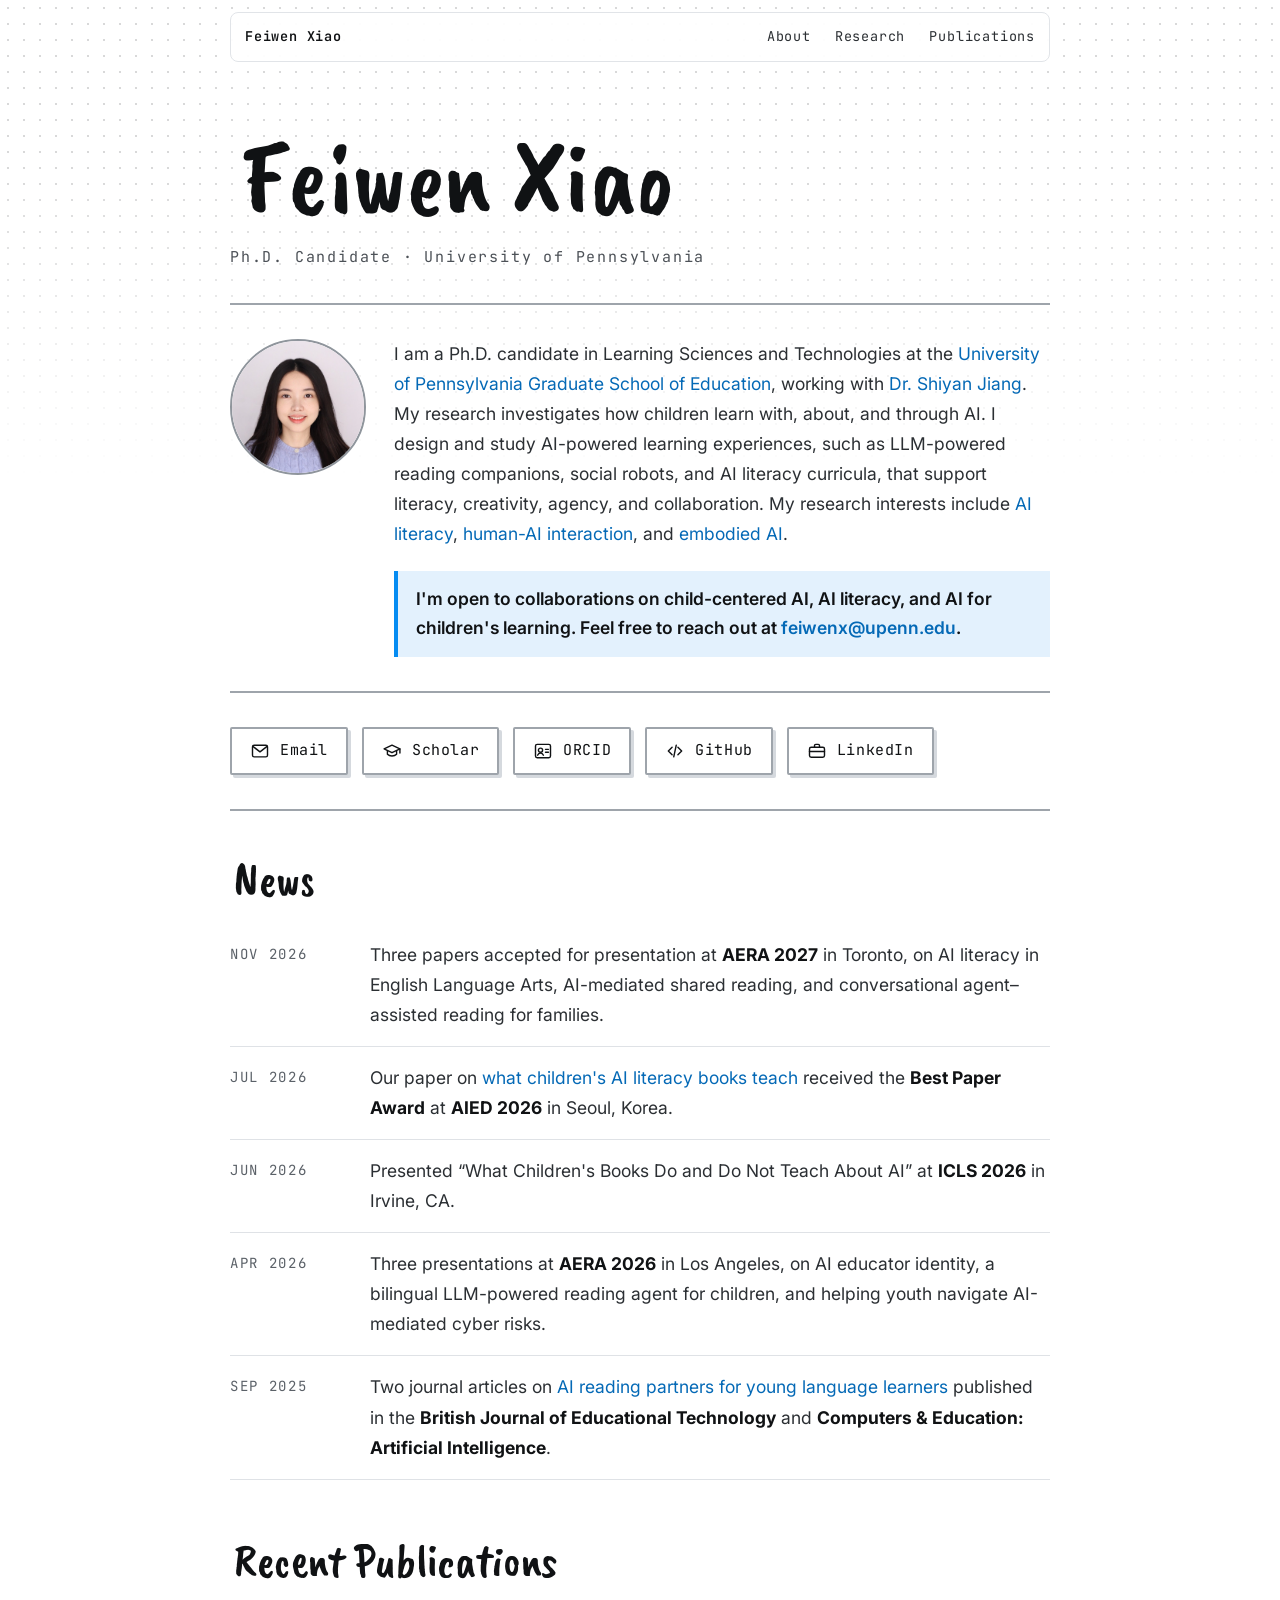
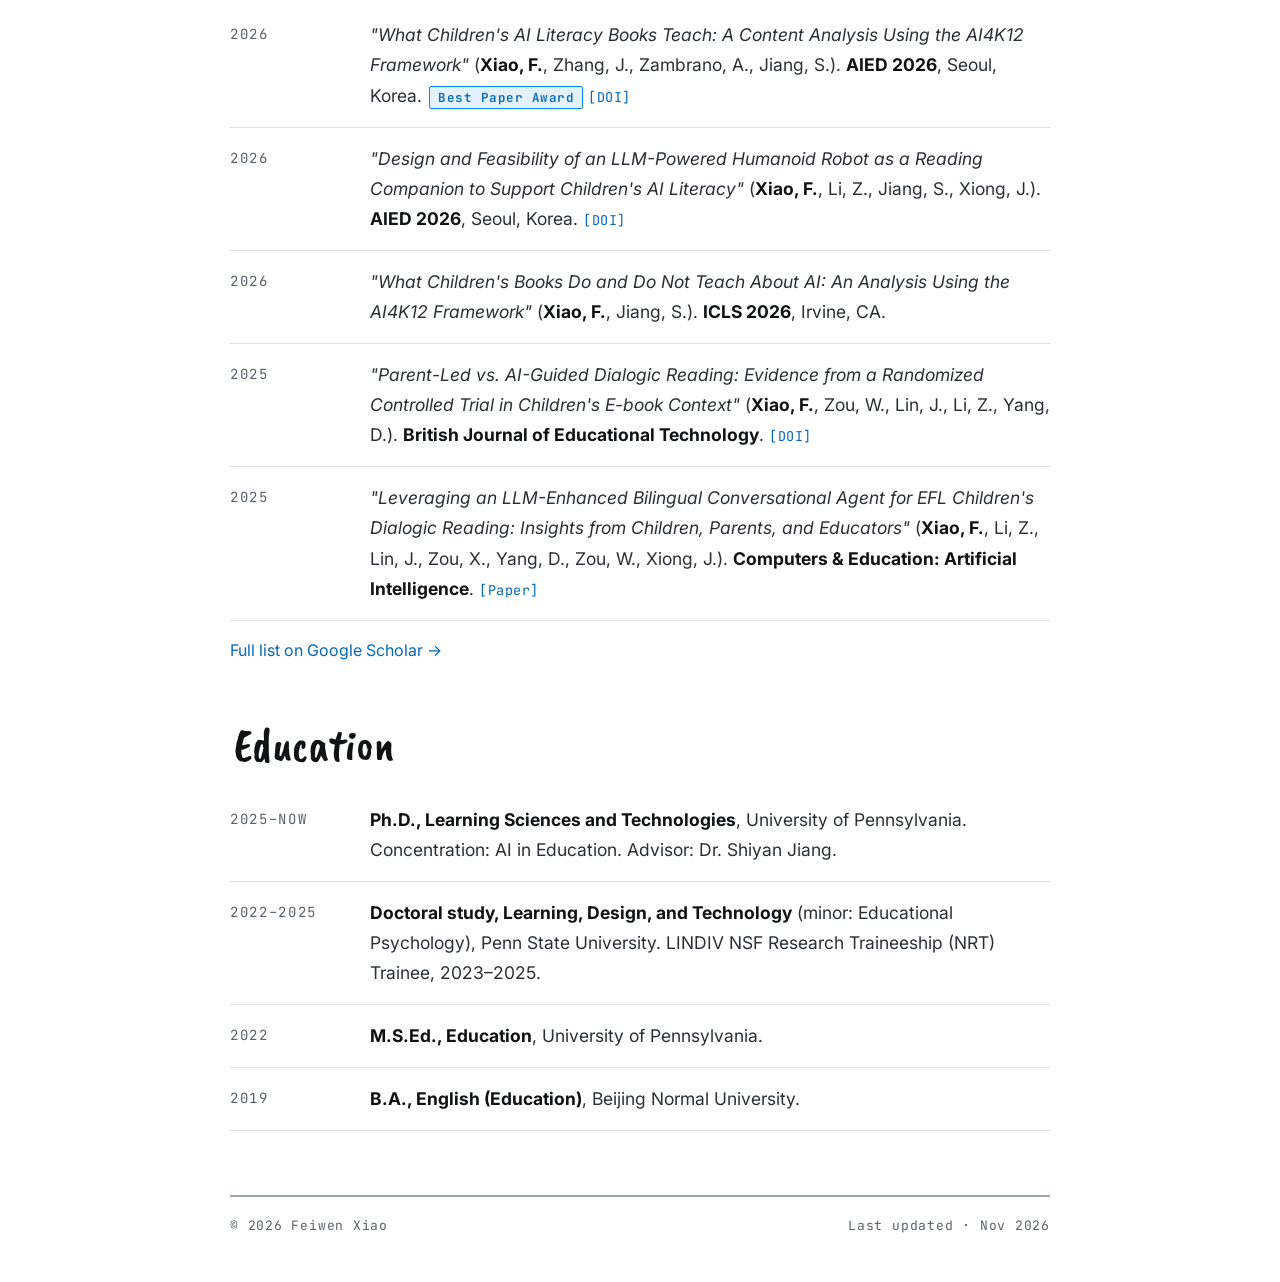
==== commit adb19051: "Add files via upload" ====
--- a/index.html
+++ b/index.html
@@ -4,7 +4,7 @@
   <meta charset="utf-8">
   <meta name="viewport" content="width=device-width, initial-scale=1">
   <title>Feiwen Xiao</title>
-  <meta name="description" content="Feiwen Xiao, Ph.D. student in Learning Sciences and Technologies at the University of Pennsylvania, studying children's AI literacy, human-AI interaction, and embodied AI.">
+  <meta name="description" content="Feiwen Xiao, Ph.D. candidate in Learning Sciences and Technologies at the University of Pennsylvania, studying children's AI literacy, human-AI interaction, and embodied AI.">
   <link rel="icon" href="assets/portrait-photo.jpg">
   <link rel="preconnect" href="https://fonts.googleapis.com">
   <link rel="preconnect" href="https://fonts.gstatic.com" crossorigin>
@@ -30,7 +30,7 @@
 
     <div class="zone">
       <h1 class="name">Feiwen Xiao</h1>
-      <p class="tagline">Ph.D. Student · University of Pennsylvania</p>
+      <p class="tagline">Ph.D. Candidate · University of Pennsylvania</p>
     </div>
 
     <hr class="rule">
@@ -38,17 +38,17 @@
     <section class="intro zone zone-warm" aria-label="About">
       <img class="avatar" src="assets/portrait-photo.jpg" alt="Portrait of Feiwen Xiao" width="136" height="136">
       <div class="bio">
-        <p>I am a Ph.D. student in Learning Sciences and Technologies at the <a class="link" href="https://www.gse.upenn.edu/">University of Pennsylvania Graduate School of Education</a>, working with <a class="link" href="https://www.gse.upenn.edu/faculty/shiyan-jiang">Dr. Shiyan Jiang</a>. My research investigates how children learn with, about, and through AI. I design and study AI-powered learning experiences, such as LLM-powered reading companions, social robots, and AI literacy curricula, that support literacy, creativity, agency, and collaboration. My research interests include <a class="link" href="projects/elementary-ai-literacy.html">AI literacy</a>, <a class="link" href="projects/ai-reading-partners.html">human-AI interaction</a>, and <a class="link" href="projects/robot-learning-companions.html">embodied AI</a>.</p>
+        <p>I am a Ph.D. candidate in Learning Sciences and Technologies at the <a class="link" href="https://www.gse.upenn.edu/">University of Pennsylvania Graduate School of Education</a>, working with <a class="link" href="https://www.gse.upenn.edu/faculty/shiyan-jiang">Dr. Shiyan Jiang</a>. My research investigates how children learn with, about, and through AI. I design and study AI-powered learning experiences, such as LLM-powered reading companions, social robots, and AI literacy curricula, that support literacy, creativity, agency, and collaboration. My research interests include <a class="link" href="projects/elementary-ai-literacy.html">AI literacy</a>, <a class="link" href="projects/ai-reading-partners.html">human-AI interaction</a>, and <a class="link" href="projects/robot-learning-companions.html">embodied AI</a>.</p>
 
         <!-- Pinned note: replace the text, or delete this whole <div> if you do not need it -->
-        <div class="note" role="note">I'm open to collaborations on child-centered AI, AI literacy, and AI for children's learning. Feel free to <a class="link" href="mailto:feiwenx@upenn.edu">reach out by email</a>.</div>
+        <div class="note" role="note">I'm open to collaborations on child-centered AI, AI literacy, and AI for children's learning. Feel free to reach out at <a class="link" href="mailto:feiwenx@upenn.edu">feiwenx@upenn.edu</a>.</div>
       </div>
     </section>
 
     <hr class="rule">
 
     <nav class="buttons zone" aria-label="Profile links">
-      <a class="btn" href="mailto:feiwenx@upenn.edu"><svg viewBox="0 0 24 24" fill="none" stroke="currentColor" stroke-width="1.7" stroke-linecap="round" stroke-linejoin="round" aria-hidden="true"><rect x="3" y="5" width="18" height="14" rx="2"></rect><path d="M3.5 6.5l8.5 6.5 8.5-6.5"></path></svg>Email</a>
+      <a class="btn" href="mailto:feiwenx@upenn.edu" data-copy-email="feiwenx@upenn.edu" title="Copy email address"><svg viewBox="0 0 24 24" fill="none" stroke="currentColor" stroke-width="1.7" stroke-linecap="round" stroke-linejoin="round" aria-hidden="true"><rect x="3" y="5" width="18" height="14" rx="2"></rect><path d="M3.5 6.5l8.5 6.5 8.5-6.5"></path></svg>Email</a>
       <a class="btn" href="https://scholar.google.com/citations?user=lo0K_msAAAAJ&amp;hl=en"><svg viewBox="0 0 24 24" fill="none" stroke="currentColor" stroke-width="1.7" stroke-linecap="round" stroke-linejoin="round" aria-hidden="true"><path d="M2.5 9.5L12 5l9.5 4.5L12 14z"></path><path d="M6.5 11.5v4.5c1.5 1.5 3.5 2 5.5 2s4-.5 5.5-2v-4.5"></path><path d="M21.5 9.5v5"></path></svg>Scholar</a>
       <a class="btn" href="https://orcid.org/0000-0002-7284-9527"><svg viewBox="0 0 24 24" fill="none" stroke="currentColor" stroke-width="1.7" stroke-linecap="round" stroke-linejoin="round" aria-hidden="true"><rect x="3" y="4" width="18" height="16" rx="2"></rect><circle cx="9" cy="11" r="2.5"></circle><path d="M5.5 17c.8-1.8 2-2.6 3.5-2.6s2.7.8 3.5 2.6"></path><path d="M15 10h3.5M15 13.5h3.5"></path></svg>ORCID</a>
       <a class="btn" href="https://github.com/feiwenx"><svg viewBox="0 0 24 24" fill="none" stroke="currentColor" stroke-width="1.7" stroke-linecap="round" stroke-linejoin="round" aria-hidden="true"><path d="M8.5 7.5L4 12l4.5 4.5"></path><path d="M15.5 7.5L20 12l-4.5 4.5"></path><path d="M13.5 5l-3 14"></path></svg>GitHub</a>
@@ -141,5 +141,35 @@
     </footer>
   </main>
 
+  <!-- Clicking the Email button copies the address and shows this message,
+       so it works even for visitors who have no mail app set up. -->
+  <div id="toast" class="toast" role="status" aria-live="polite"></div>
+  <script>
+    (function () {
+      var toast = document.getElementById('toast');
+      var timer;
+      function show(message) {
+        toast.textContent = message;
+        toast.classList.add('show');
+        clearTimeout(timer);
+        timer = setTimeout(function () { toast.classList.remove('show'); }, 2600);
+      }
+      document.querySelectorAll('[data-copy-email]').forEach(function (link) {
+        link.addEventListener('click', function (event) {
+          var address = link.getAttribute('data-copy-email');
+          event.preventDefault();
+          if (navigator.clipboard && window.isSecureContext) {
+            navigator.clipboard.writeText(address).then(
+              function () { show('Email copied: ' + address); },
+              function () { show(address); }
+            );
+          } else {
+            show(address);
+          }
+        });
+      });
+    })();
+  </script>
+
 </body>
 </html>
--- a/styles.css
+++ b/styles.css
@@ -670,7 +670,35 @@
   margin-top: 12px;
 }
 
+/* ---------- "Email copied" message (index.html) ---------- */
+
+.toast {
+  position: fixed;
+  left: 50%;
+  bottom: 28px;
+  z-index: 50;
+  max-width: calc(100vw - 32px);
+  padding: 10px 16px;
+  background: var(--ink);
+  border-radius: 2px;
+  box-shadow: 3px 3px 0 var(--accent-shadow);
+  font-family: var(--font-mono);
+  font-size: 14px;
+  letter-spacing: 0.04em;
+  color: #ffffff;
+  opacity: 0;
+  pointer-events: none;
+  transform: translate(-50%, 12px);
+  transition: opacity 0.2s ease, transform 0.2s ease;
+}
+
+.toast.show {
+  opacity: 1;
+  transform: translate(-50%, 0);
+}
+
 @media (prefers-reduced-motion: reduce) {
+  .toast { transition: none; }
   html { scroll-behavior: auto; }
   .bar,
   .btn,
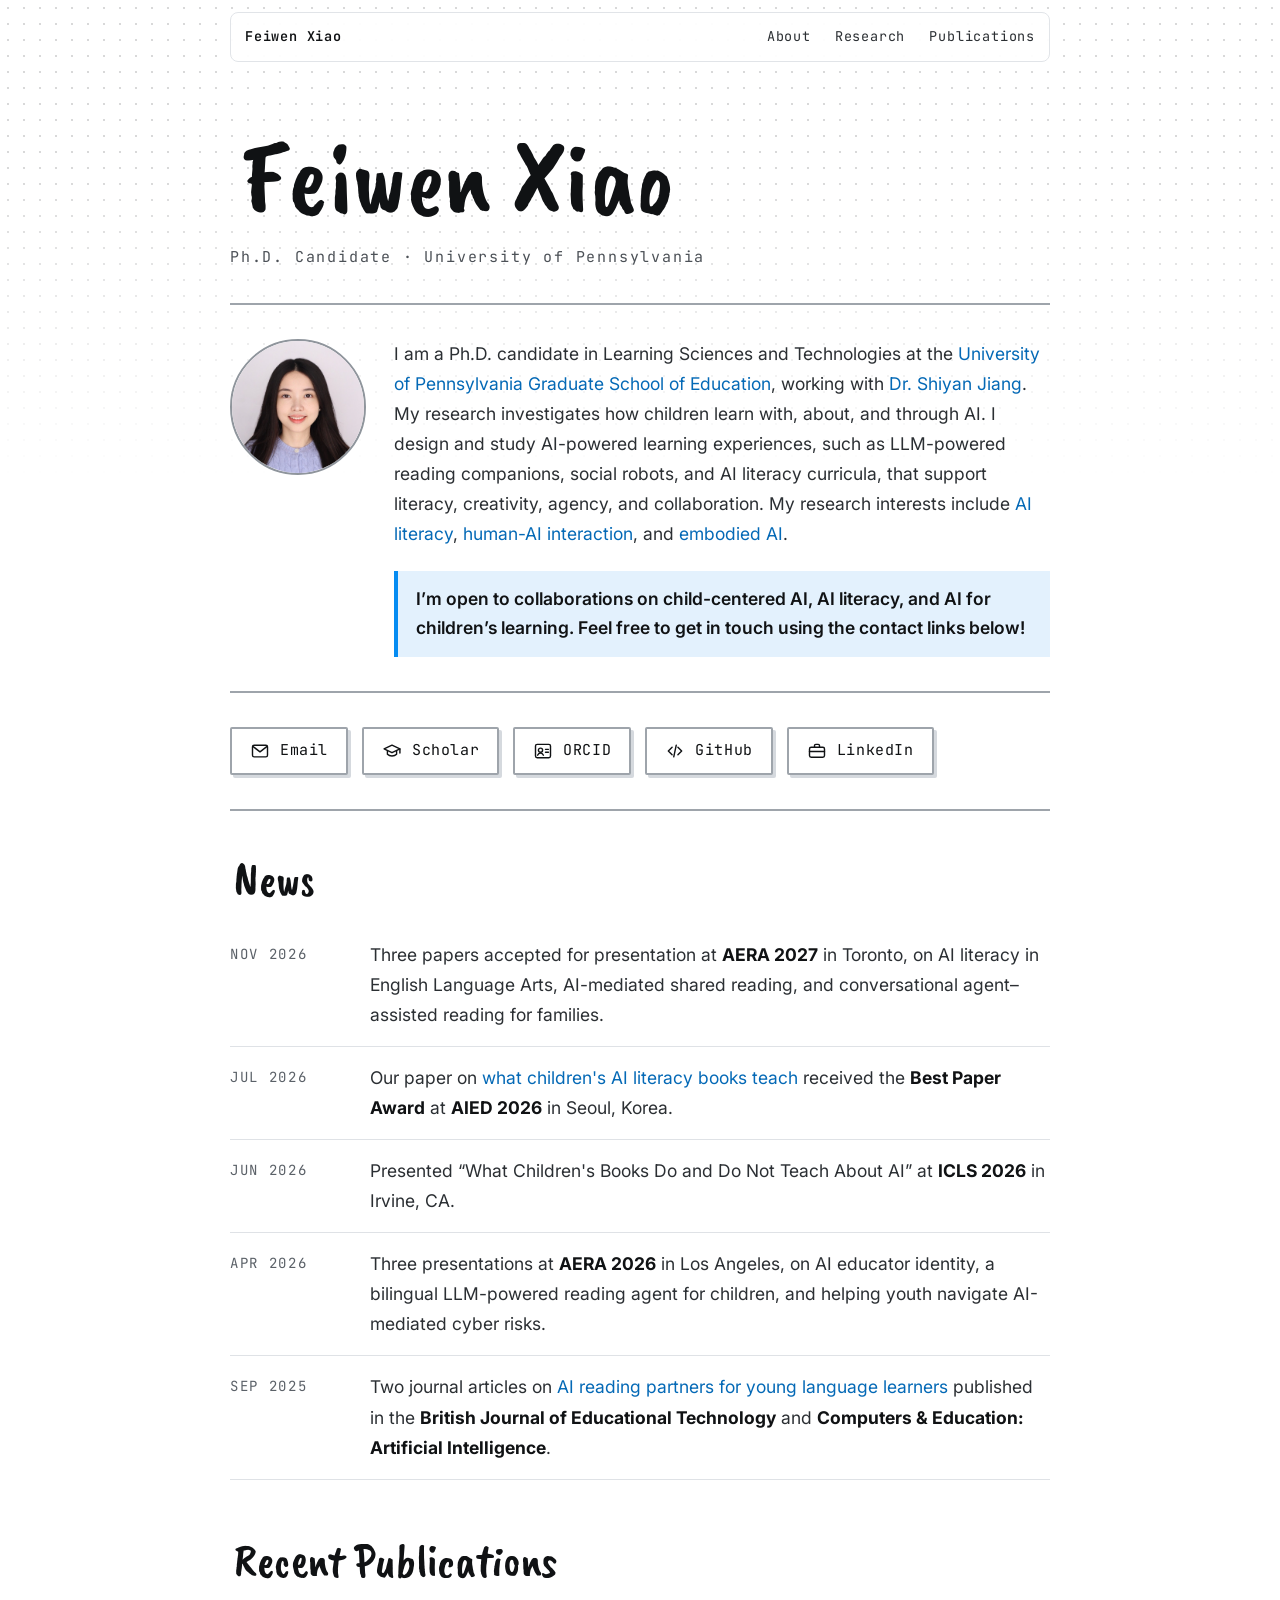
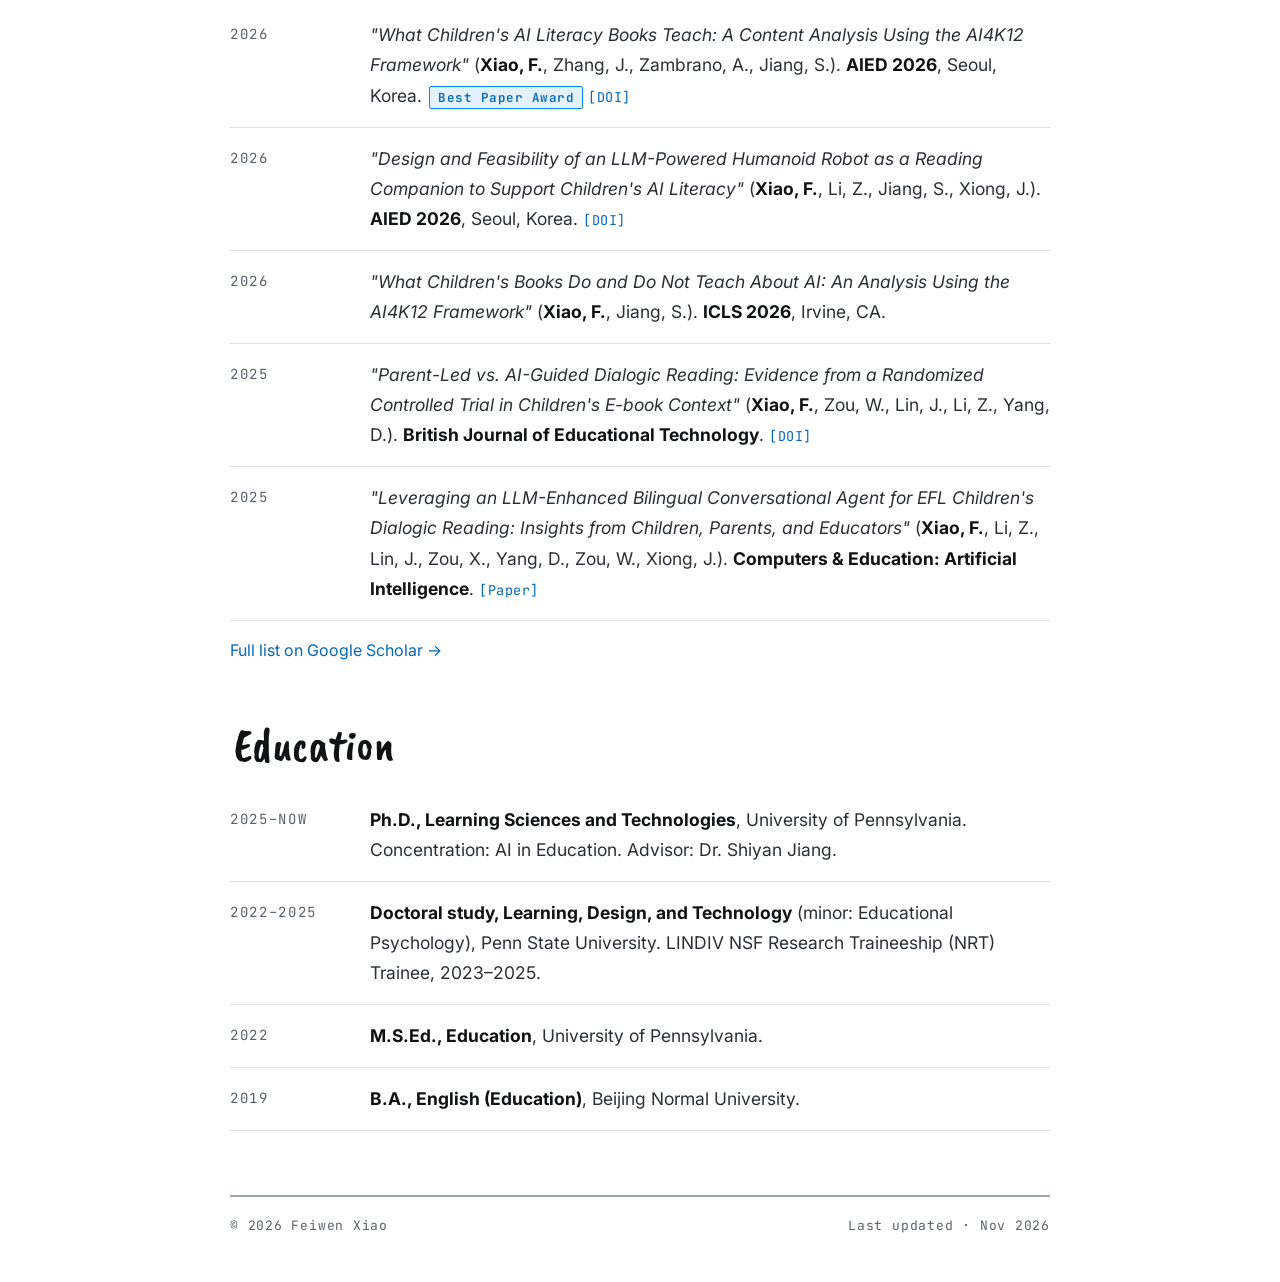
==== commit f8b30884: "Update homepage collaboration invitation" ====
--- a/index.html
+++ b/index.html
@@ -3,9 +3,43 @@
 <head>
   <meta charset="utf-8">
   <meta name="viewport" content="width=device-width, initial-scale=1">
-  <title>Feiwen Xiao</title>
+  <title>Feiwen Xiao · Ph.D. Candidate, University of Pennsylvania</title>
   <meta name="description" content="Feiwen Xiao, Ph.D. candidate in Learning Sciences and Technologies at the University of Pennsylvania, studying children's AI literacy, human-AI interaction, and embodied AI.">
+  <link rel="canonical" href="https://feiwenx.github.io/">
+  <meta property="og:type" content="profile">
+  <meta property="og:title" content="Feiwen Xiao · Ph.D. Candidate, University of Pennsylvania">
+  <meta property="og:description" content="Research on how children learn with, about, and through AI: AI literacy, human-AI interaction, and embodied AI.">
+  <meta property="og:url" content="https://feiwenx.github.io/">
+  <meta property="og:image" content="https://feiwenx.github.io/assets/portrait-photo.jpg">
   <link rel="icon" href="assets/portrait-photo.jpg">
+  <!-- Tells search engines who this page is about -->
+  <script type="application/ld+json">
+  {
+    "@context": "https://schema.org",
+    "@type": "Person",
+    "name": "Feiwen Xiao",
+    "url": "https://feiwenx.github.io/",
+    "image": "https://feiwenx.github.io/assets/portrait-photo.jpg",
+    "jobTitle": "Ph.D. Candidate in Learning Sciences and Technologies",
+    "affiliation": {
+      "@type": "CollegeOrUniversity",
+      "name": "University of Pennsylvania"
+    },
+    "email": "mailto:feiwenx@upenn.edu",
+    "knowsAbout": [
+      "AI literacy",
+      "Child-centered AI",
+      "Human-AI interaction",
+      "Embodied AI",
+      "Learning sciences"
+    ],
+    "sameAs": [
+      "https://scholar.google.com/citations?user=lo0K_msAAAAJ",
+      "https://orcid.org/0000-0002-7284-9527",
+      "https://github.com/feiwenx"
+    ]
+  }
+  </script>
   <link rel="preconnect" href="https://fonts.googleapis.com">
   <link rel="preconnect" href="https://fonts.gstatic.com" crossorigin>
   <link rel="stylesheet" href="https://fonts.googleapis.com/css2?family=Caveat+Brush&amp;family=Inter:wght@400..700&amp;family=JetBrains+Mono:wght@400..600&amp;display=swap">
@@ -41,7 +75,7 @@
         <p>I am a Ph.D. candidate in Learning Sciences and Technologies at the <a class="link" href="https://www.gse.upenn.edu/">University of Pennsylvania Graduate School of Education</a>, working with <a class="link" href="https://www.gse.upenn.edu/faculty/shiyan-jiang">Dr. Shiyan Jiang</a>. My research investigates how children learn with, about, and through AI. I design and study AI-powered learning experiences, such as LLM-powered reading companions, social robots, and AI literacy curricula, that support literacy, creativity, agency, and collaboration. My research interests include <a class="link" href="projects/elementary-ai-literacy.html">AI literacy</a>, <a class="link" href="projects/ai-reading-partners.html">human-AI interaction</a>, and <a class="link" href="projects/robot-learning-companions.html">embodied AI</a>.</p>
 
         <!-- Pinned note: replace the text, or delete this whole <div> if you do not need it -->
-        <div class="note" role="note">I'm open to collaborations on child-centered AI, AI literacy, and AI for children's learning. Feel free to reach out at <a class="link" href="mailto:feiwenx@upenn.edu">feiwenx@upenn.edu</a>.</div>
+        <div class="note" role="note">I’m open to collaborations on child-centered AI, AI literacy, and AI for children’s learning. Feel free to get in touch using the contact links below!</div>
       </div>
     </section>
 
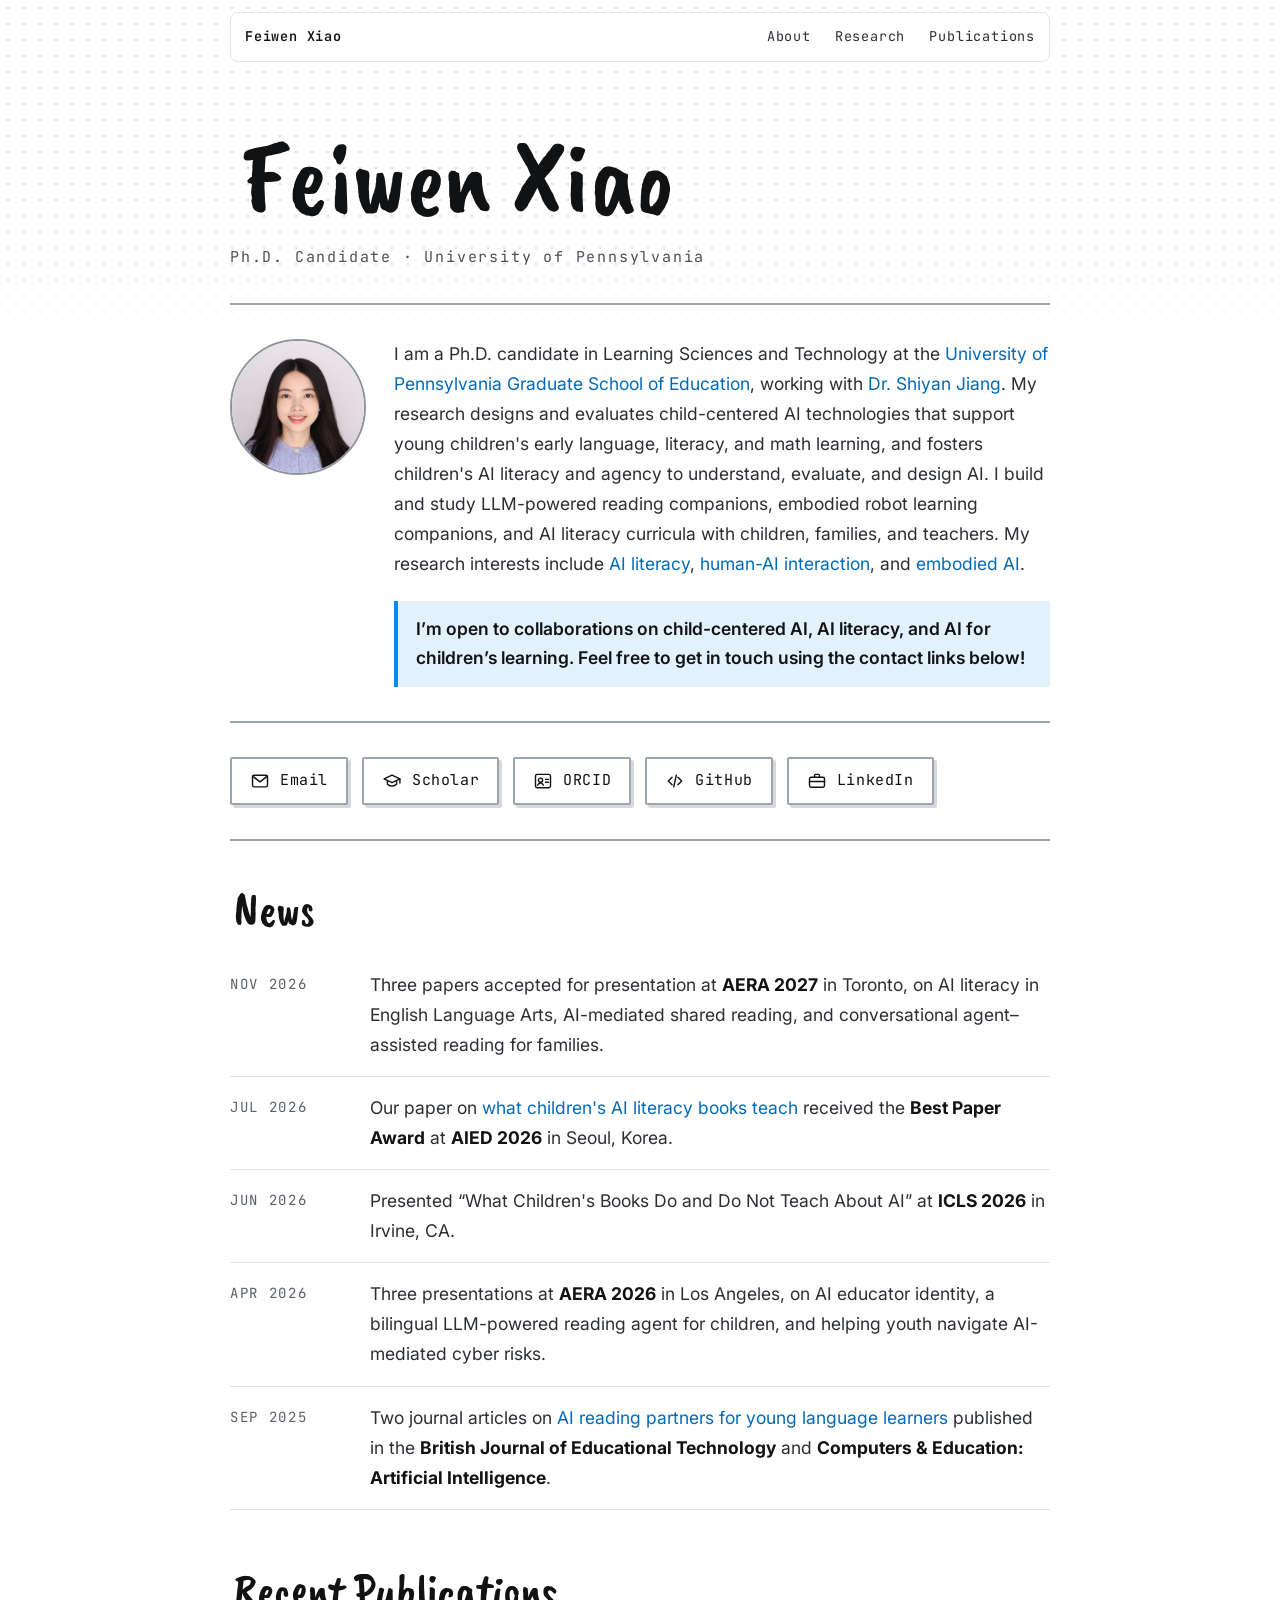
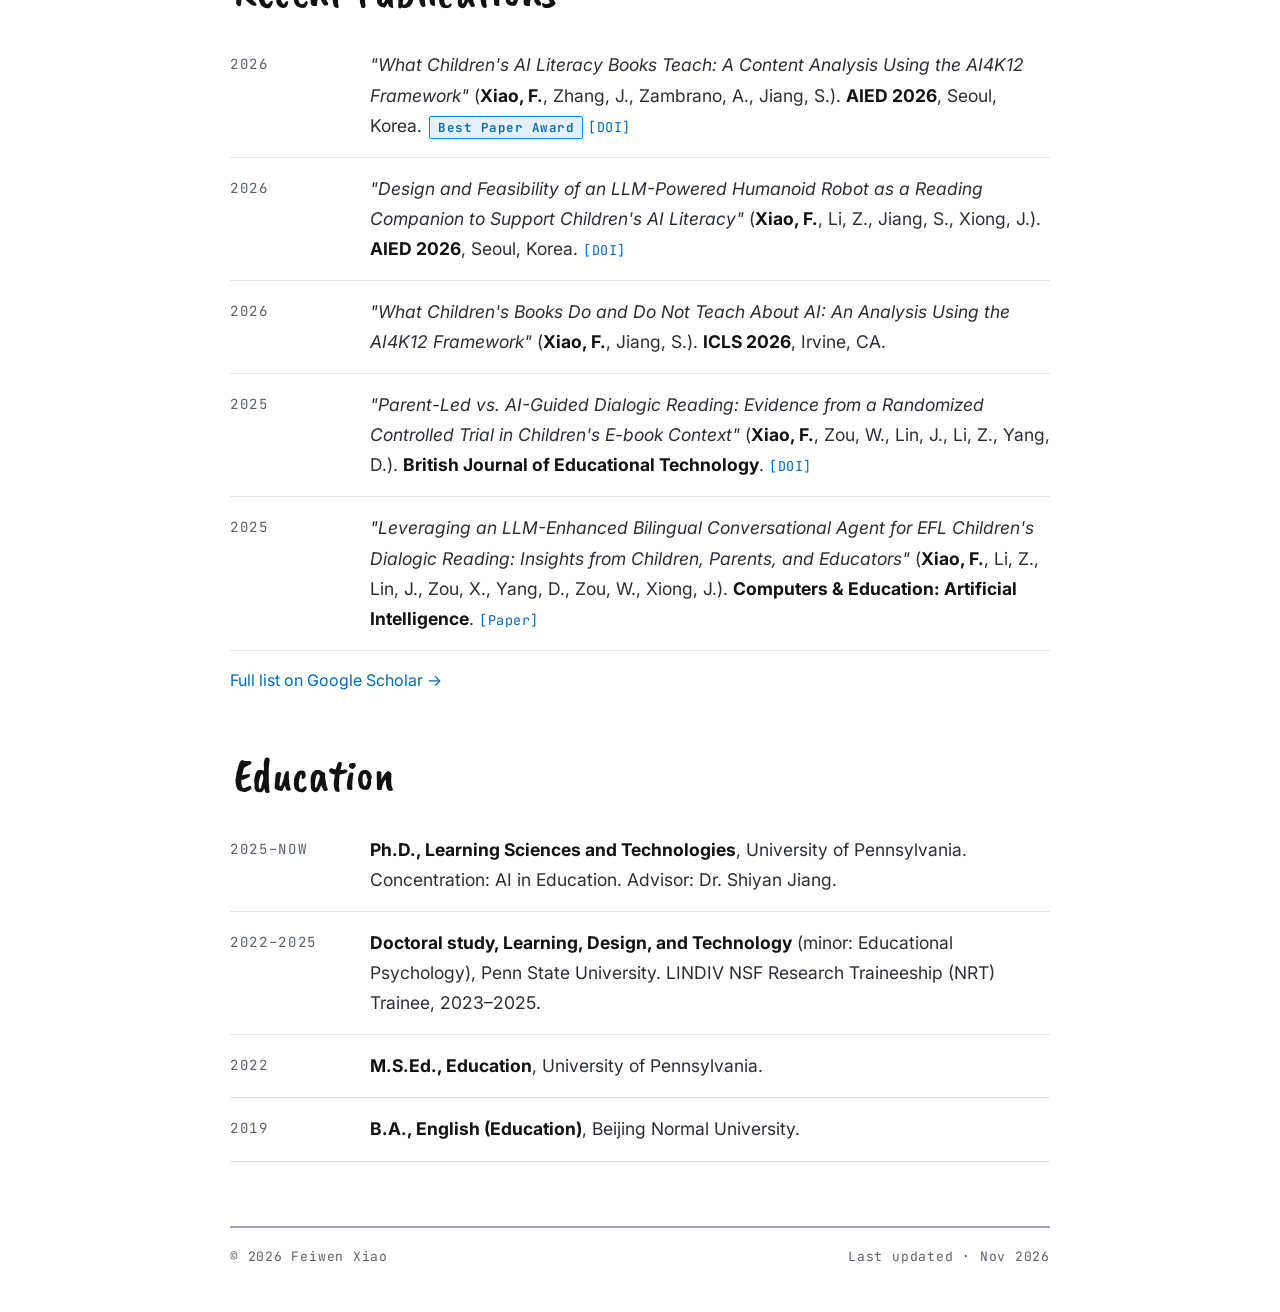
==== commit 1555b0f5: "Update homepage biography with revised research focus" ====
--- a/index.html
+++ b/index.html
@@ -72,7 +72,7 @@
     <section class="intro zone zone-warm" aria-label="About">
       <img class="avatar" src="assets/portrait-photo.jpg" alt="Portrait of Feiwen Xiao" width="136" height="136">
       <div class="bio">
-        <p>I am a Ph.D. candidate in Learning Sciences and Technologies at the <a class="link" href="https://www.gse.upenn.edu/">University of Pennsylvania Graduate School of Education</a>, working with <a class="link" href="https://www.gse.upenn.edu/faculty/shiyan-jiang">Dr. Shiyan Jiang</a>. My research investigates how children learn with, about, and through AI. I design and study AI-powered learning experiences, such as LLM-powered reading companions, social robots, and AI literacy curricula, that support literacy, creativity, agency, and collaboration. My research interests include <a class="link" href="projects/elementary-ai-literacy.html">AI literacy</a>, <a class="link" href="projects/ai-reading-partners.html">human-AI interaction</a>, and <a class="link" href="projects/robot-learning-companions.html">embodied AI</a>.</p>
+        <p>I am a Ph.D. candidate in Learning Sciences and Technology at the <a class="link" href="https://www.gse.upenn.edu/">University of Pennsylvania Graduate School of Education</a>, working with <a class="link" href="https://www.gse.upenn.edu/faculty/shiyan-jiang">Dr. Shiyan Jiang</a>. My research designs and evaluates child-centered AI technologies that support young children's early language, literacy, and math learning, and fosters children's AI literacy and agency to understand, evaluate, and design AI. I build and study LLM-powered reading companions, embodied robot learning companions, and AI literacy curricula with children, families, and teachers. My research interests include <a class="link" href="https://feiwenx.github.io/projects/elementary-ai-literacy.html">AI literacy</a>, <a class="link" href="https://feiwenx.github.io/projects/ai-reading-partners.html">human-AI interaction</a>, and <a class="link" href="https://feiwenx.github.io/projects/robot-learning-companions.html">embodied AI</a>.</p>
 
         <!-- Pinned note: replace the text, or delete this whole <div> if you do not need it -->
         <div class="note" role="note">I’m open to collaborations on child-centered AI, AI literacy, and AI for children’s learning. Feel free to get in touch using the contact links below!</div>
